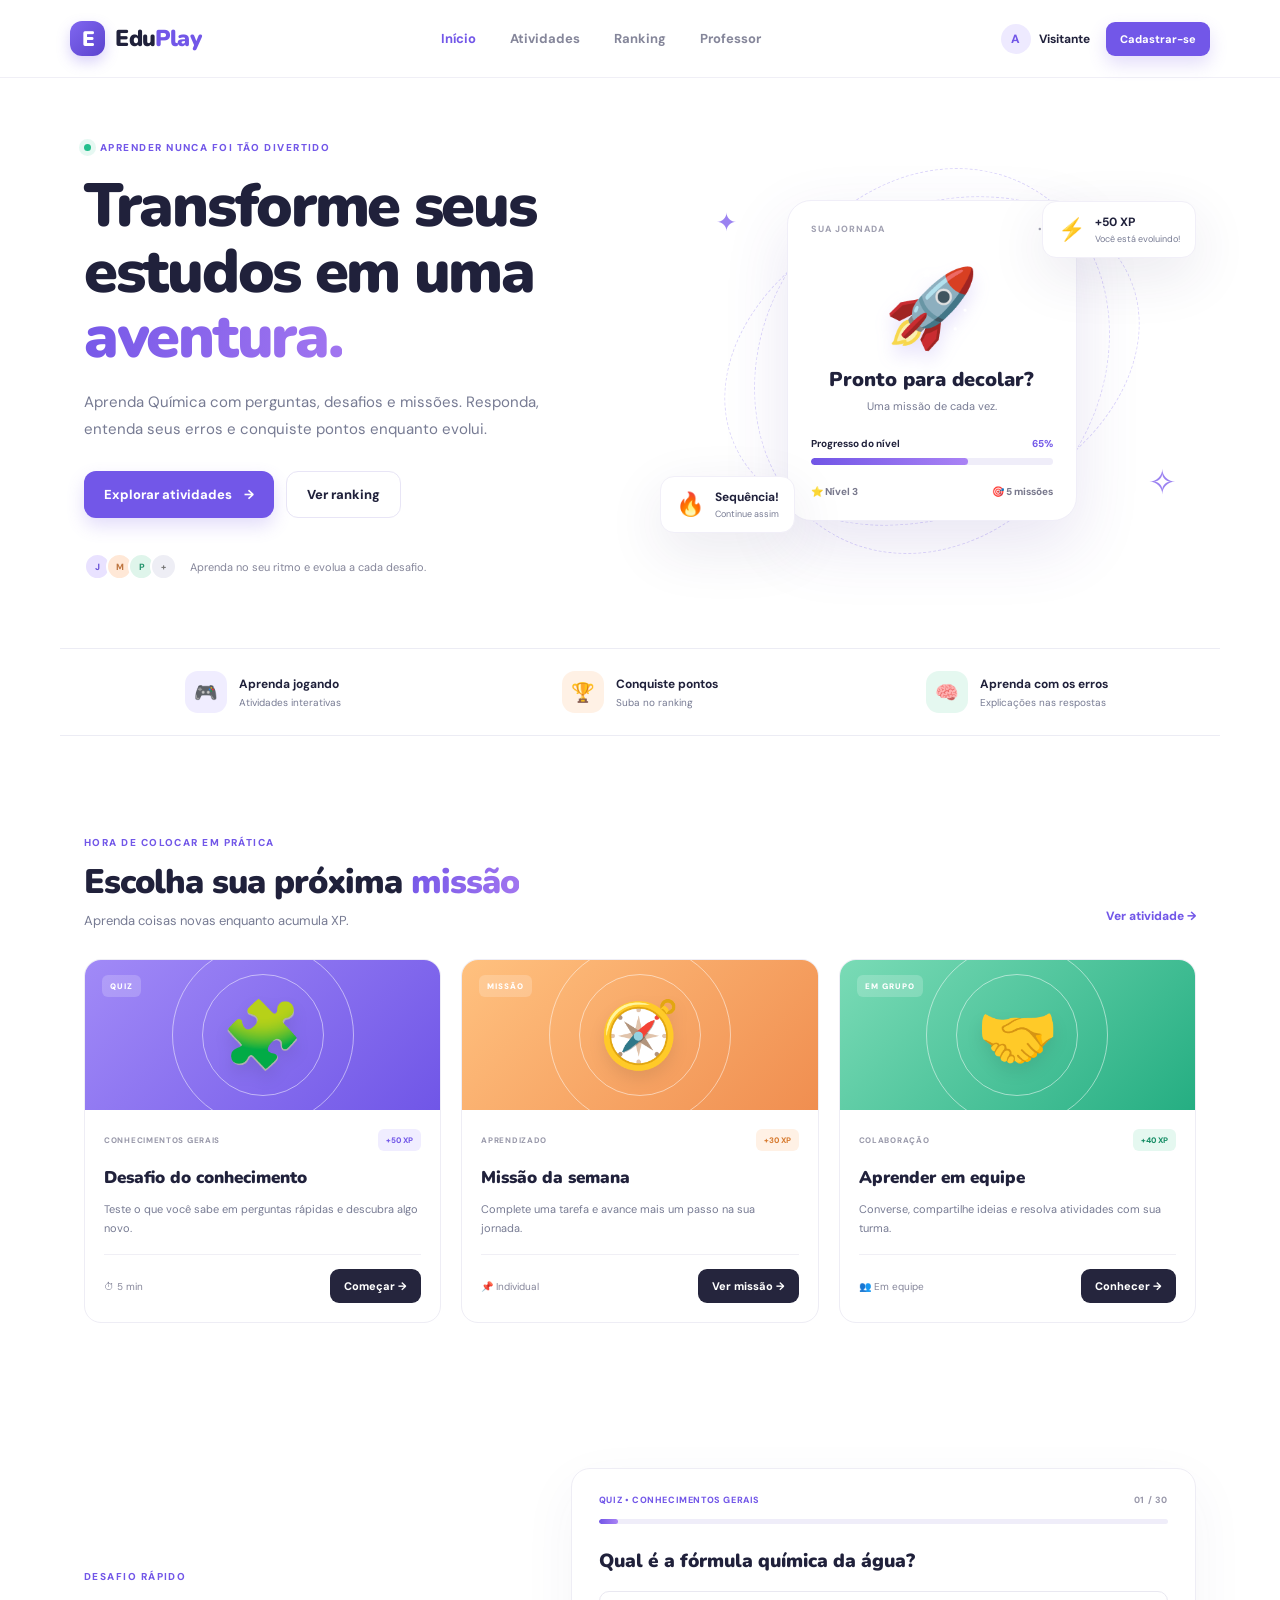
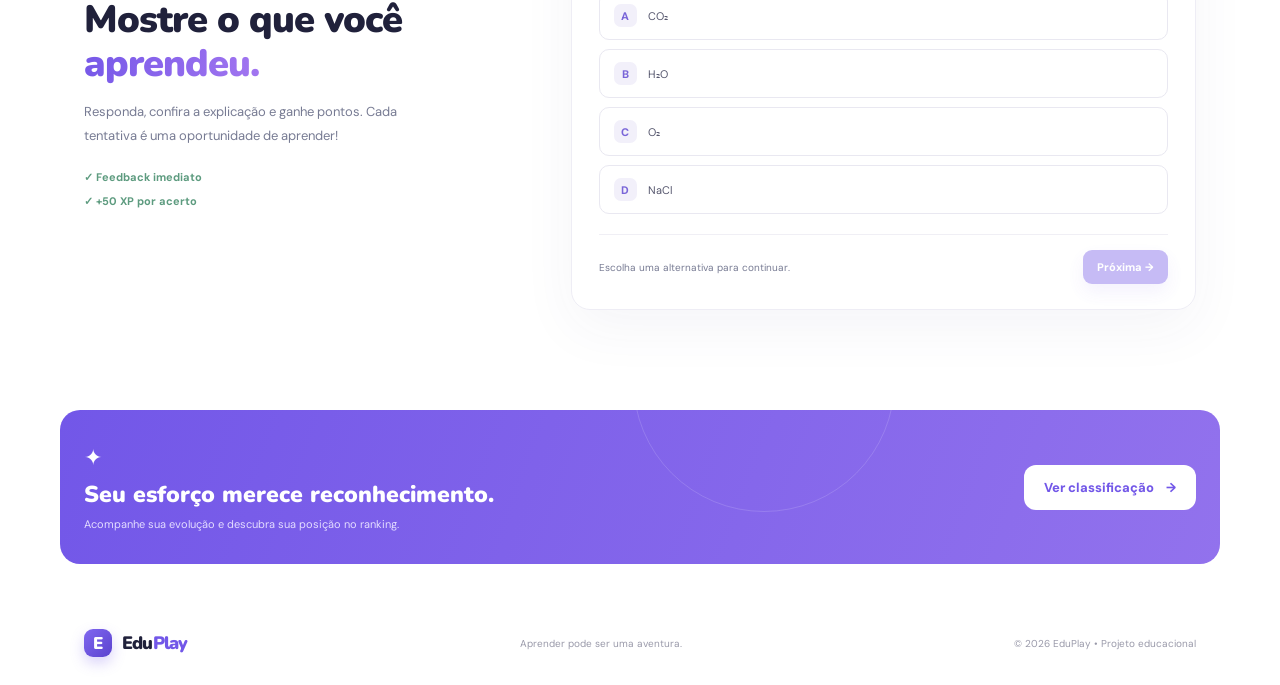
==== index.html @ e10b4181 "Add files via upload" ====
<!DOCTYPE html>
<html lang="pt-BR">
<head>
  <meta charset="UTF-8">
  <meta name="viewport" content="width=device-width, initial-scale=1.0">
  <meta name="description" content="EduPlay - aprender pode ser uma aventura.">
  <title>EduPlay | Aprender jogando</title>
  <link rel="preconnect" href="https://fonts.googleapis.com">
  <link rel="preconnect" href="https://fonts.gstatic.com" crossorigin>
  <link href="https://fonts.googleapis.com/css2?family=DM+Sans:wght@400;500;600;700;800&family=Nunito:wght@600;700;800;900&display=swap" rel="stylesheet">
  <link rel="stylesheet" href="style.css">
</head>
<body>
  <header class="topbar">
    <a class="brand" href="index.html"><span class="brand-mark">E</span><span>Edu<span class="brand-accent">Play</span></span></a>
    <nav class="nav-links">
      <a class="active" href="#inicio">Início</a><a href="#atividades">Atividades</a>
      <a href="pages/ranking.html">Ranking</a><a href="pages/professor.html">Professor</a>
    </nav>
    <div class="nav-actions"><span class="user-mini"><span class="avatar">A</span><span id="navUser">Visitante</span></span><button class="btn btn-primary btn-small" id="loginOpen">Cadastrar-se</button></div>
    <button class="mobile-menu" id="mobileMenu" aria-label="Abrir menu">☰</button>
  </header>

  <main>
    <section class="hero section-wrap" id="inicio">
      <div class="hero-copy">
        <div class="eyebrow"><span class="pulse"></span> APRENDER NUNCA FOI TÃO DIVERTIDO</div>
        <h1>Transforme seus estudos em uma <span class="gradient-text">aventura.</span></h1>
        <p class="hero-lead">Aprenda Química com perguntas, desafios e missões. Responda, entenda seus erros e conquiste pontos enquanto evolui.</p>
        <div class="hero-buttons"><a class="btn btn-primary" href="#atividades">Explorar atividades <span>→</span></a><a class="btn btn-ghost" href="pages/ranking.html">Ver ranking</a></div>
        <div class="hero-proof"><div class="proof-avatars"><span>J</span><span>M</span><span>P</span><span>+</span></div><span>Aprenda no seu ritmo e evolua a cada desafio.</span></div>
      </div>
      <div class="hero-art">
        <div class="orbit orbit-one"></div><div class="orbit orbit-two"></div>
        <div class="float-card float-xp"><span class="float-icon">⚡</span><div><b>+50 XP</b><small>Você está evoluindo!</small></div></div>
        <div class="game-card">
          <div class="game-card-top"><span class="game-tag">SUA JORNADA</span><span class="three-dots">•••</span></div>
          <div class="mascot">🚀</div><h3>Pronto para decolar?</h3><p>Uma missão de cada vez.</p>
          <div class="progress-label"><span>Progresso do nível</span><b>65%</b></div><div class="progress-track"><span style="width:65%"></span></div>
          <div class="game-card-bottom"><span>⭐ Nível 3</span><span>🎯 5 missões</span></div>
        </div>
        <div class="float-card float-streak"><span class="streak-icon">🔥</span><div><b>Sequência!</b><small>Continue assim</small></div></div>
        <span class="spark spark-a">✦</span><span class="spark spark-b">✧</span>
      </div>
    </section>

    <section class="stats-strip section-wrap">
      <div><span class="stat-icon purple">🎮</span><span><b>Aprenda jogando</b><small>Atividades interativas</small></span></div>
      <div><span class="stat-icon orange">🏆</span><span><b>Conquiste pontos</b><small>Suba no ranking</small></span></div>
      <div><span class="stat-icon green">🧠</span><span><b>Aprenda com os erros</b><small>Explicações nas respostas</small></span></div>
    </section>

    <section class="section-wrap activities-section" id="atividades">
      <div class="section-heading"><div><div class="eyebrow">HORA DE COLOCAR EM PRÁTICA</div><h2>Escolha sua próxima <span class="gradient-text">missão</span></h2><p>Aprenda coisas novas enquanto acumula XP.</p></div><a class="text-link" href="#quiz">Ver atividade <span>→</span></a></div>
      <div class="activity-grid">
        <article class="activity-card quiz-card"><div class="activity-visual visual-purple"><span>🧩</span><i>QUIZ</i></div><div class="activity-body"><div class="card-meta"><span>CONHECIMENTOS GERAIS</span><span class="xp">+50 XP</span></div><h3>Desafio do conhecimento</h3><p>Teste o que você sabe em perguntas rápidas e descubra algo novo.</p><div class="card-bottom"><span>⏱ 5 min</span><button class="btn btn-dark btn-small" data-start-quiz>Começar →</button></div></div></article>
        <article class="activity-card mission-card"><div class="activity-visual visual-orange"><span>🧭</span><i>MISSÃO</i></div><div class="activity-body"><div class="card-meta"><span>APRENDIZADO</span><span class="xp orange-xp">+30 XP</span></div><h3>Missão da semana</h3><p>Complete uma tarefa e avance mais um passo na sua jornada.</p><div class="card-bottom"><span>📌 Individual</span><button class="btn btn-dark btn-small" id="missionBtn">Ver missão →</button></div></div></article>
        <article class="activity-card group-card"><div class="activity-visual visual-green"><span>🤝</span><i>EM GRUPO</i></div><div class="activity-body"><div class="card-meta"><span>COLABORAÇÃO</span><span class="xp green-xp">+40 XP</span></div><h3>Aprender em equipe</h3><p>Converse, compartilhe ideias e resolva atividades com sua turma.</p><div class="card-bottom"><span>👥 Em equipe</span><button class="btn btn-dark btn-small" id="groupBtn">Conhecer →</button></div></div></article>
      </div>
    </section>

    <section class="quiz-section section-wrap" id="quiz">
      <div class="quiz-intro"><div class="eyebrow">DESAFIO RÁPIDO</div><h2>Mostre o que você <span class="gradient-text">aprendeu.</span></h2><p>Responda, confira a explicação e ganhe pontos. Cada tentativa é uma oportunidade de aprender!</p><div class="quiz-perks"><span>✓ Feedback imediato</span><span>✓ +50 XP por acerto</span></div></div>
      <div class="quiz-panel" id="quizPanel">
        <div class="quiz-panel-head"><span class="quiz-label">QUIZ • CONHECIMENTOS GERAIS</span><span id="questionCount">01 / 05</span></div>
        <div class="quiz-progress"><span id="quizProgress" style="width:20%"></span></div>
        <div id="questionArea"><h3 id="questionText">Qual planeta é conhecido como Planeta Vermelho?</h3><div class="answer-list" id="answerList"></div></div>
        <div class="quiz-feedback" id="quizFeedback" hidden></div>
        <div class="quiz-panel-foot"><span id="quizHint">Escolha uma resposta para continuar.</span><button class="btn btn-primary btn-small" id="nextQuestion" disabled>Próxima →</button></div>
      </div>
    </section>

    <section class="bottom-cta section-wrap"><div><span class="cta-star">✦</span><h2>Seu esforço merece reconhecimento.</h2><p>Acompanhe sua evolução e descubra sua posição no ranking.</p></div><a class="btn btn-white" href="pages/ranking.html">Ver classificação <span>→</span></a></section>
  </main>
  <footer class="footer"><a class="brand" href="index.html"><span class="brand-mark">E</span><span>Edu<span class="brand-accent">Play</span></span></a><span>Aprender pode ser uma aventura.</span><span>© 2026 EduPlay • Projeto educacional</span></footer>

  <div class="modal-backdrop" id="loginModal" hidden><div class="modal"><button class="modal-close" id="loginClose">×</button><div class="modal-icon">👋</div><h2>Cadastre-se no EduPlay</h2><p>Crie seu perfil de aluno para participar das atividades e do ranking.</p><form id="loginForm"><label for="studentName">Nome completo</label><input id="studentName" maxlength="60" placeholder="Ex.: Ana Souza" required><label for="studentEmail">E-mail</label><input id="studentEmail" type="email" maxlength="100" placeholder="voce@email.com" required><button class="btn btn-primary full-width" type="submit">Criar meu cadastro</button></form><small>Protótipo: o cadastro fica apenas neste navegador. O cadastro online será ativado com o Supabase.</small></div></div>
  <div class="toast" id="toast" role="status"></div>
  <script src="script.js"></script>
</body>
</html>
---- style.css ----
@import url('https://fonts.googleapis.com/css2?family=DM+Sans:wght@400;500;600;700;800&family=Nunito:wght@600;700;800;900&display=swap');
:root{--ink:#20213b;--muted:#777b93;--purple:#7257e8;--purple2:#917cf3;--line:#ececf4;--bg:#fff;--soft:#f7f6ff;--green:#19a879;--orange:#f29a4a;--shadow:0 18px 55px rgba(45,37,100,.10)}
*{box-sizing:border-box}html{scroll-behavior:smooth}body{margin:0;background:#fff;color:var(--ink);font-family:'DM Sans',sans-serif}a{color:inherit;text-decoration:none}button,input{font:inherit}.topbar{height:78px;padding:0 max(calc((100% - 1160px)/2),5.5%);display:flex;align-items:center;justify-content:space-between;border-bottom:1px solid #f0eff6;background:rgba(255,255,255,.94);position:sticky;top:0;z-index:10;backdrop-filter:blur(14px)}.brand{display:flex;align-items:center;gap:10px;font:900 23px 'Nunito',sans-serif;letter-spacing:-.8px}.brand-mark{width:35px;height:35px;border-radius:12px;background:linear-gradient(135deg,#8067f0,#5b43ce);color:#fff;display:grid;place-items:center;font-size:21px;box-shadow:0 6px 14px #7257e844}.brand-accent{color:var(--purple)}.nav-links{display:flex;gap:34px;font-size:13px;font-weight:700;color:#85869a}.nav-links a:hover,.nav-links a.active{color:var(--purple)}.nav-actions{display:flex;align-items:center;gap:16px}.user-mini{display:flex;align-items:center;gap:8px;font-size:12px;font-weight:700}.avatar{width:30px;height:30px;border-radius:50%;background:#eeeaff;color:var(--purple);display:grid;place-items:center;font-weight:800}.mobile-menu{display:none;border:0;background:none;font-size:22px}.btn{border:0;border-radius:12px;padding:14px 20px;display:inline-flex;align-items:center;justify-content:center;gap:12px;font-weight:800;font-size:13px;cursor:pointer;transition:.2s}.btn:hover{transform:translateY(-2px)}.btn-primary{background:var(--purple);color:#fff;box-shadow:0 8px 18px #7257e833}.btn-primary:hover{background:#6047d2}.btn-ghost{border:1px solid #e8e5f6;color:var(--ink);background:#fff}.btn-dark{background:#25253d;color:#fff}.btn-small{padding:10px 14px;font-size:11px;border-radius:9px}.btn-white{background:#fff;color:var(--purple)}.full-width{width:100%}.section-wrap{max-width:1160px;margin:0 auto;padding-left:24px;padding-right:24px}.hero{min-height:570px;display:grid;grid-template-columns:1fr 1fr;align-items:center;gap:55px;padding-top:50px;padding-bottom:55px}.eyebrow{font-size:10px;font-weight:800;letter-spacing:1.45px;color:var(--purple);display:flex;align-items:center;gap:9px}.pulse{width:7px;height:7px;background:#23bf8c;border-radius:50%;box-shadow:0 0 0 5px #23bf8c1c}.hero h1{font:900 clamp(42px,5vw,61px)/1.08 'Nunito',sans-serif;letter-spacing:-2.3px;margin:20px 0 18px;max-width:560px}.gradient-text{background:linear-gradient(100deg,#7658e8,#a276f0);-webkit-background-clip:text;background-clip:text;color:transparent}.hero-lead{color:var(--muted);font-size:15px;line-height:1.8;max-width:480px}.hero-buttons{display:flex;gap:12px;margin-top:28px}.hero-proof{display:flex;align-items:center;gap:13px;margin-top:35px;color:#85869a;font-size:11px}.proof-avatars{display:flex;padding-left:5px}.proof-avatars span{width:27px;height:27px;border:2px solid #fff;border-radius:50%;background:#e9e2ff;color:#6851d6;margin-left:-5px;display:grid;place-items:center;font-size:9px;font-weight:800}.proof-avatars span:nth-child(2){background:#ffe8d7;color:#bd7540}.proof-avatars span:nth-child(3){background:#dff5eb;color:#24936c}.proof-avatars span:nth-child(4){background:#eeeef5;color:#777}.hero-art{height:440px;position:relative;display:grid;place-items:center}.orbit{position:absolute;border:1px dashed #ddd7fb;border-radius:50%;transform:rotate(-22deg)}.orbit-one{width:430px;height:310px}.orbit-two{width:340px;height:400px;transform:rotate(30deg)}.game-card{position:relative;z-index:1;width:290px;background:#fff;border:1px solid #f0eef8;border-radius:24px;padding:22px 23px;box-shadow:0 25px 65px #4d3b9d20;text-align:center}.game-card-top{display:flex;justify-content:space-between;color:#a0a0b1;font-size:9px;font-weight:800;letter-spacing:1px}.mascot{font-size:76px;margin:24px 0 8px;filter:drop-shadow(0 10px 9px #7257e82a)}.game-card h3{font:900 20px 'Nunito';margin:0}.game-card p{font-size:11px;color:var(--muted);margin:6px 0 24px}.progress-label{display:flex;justify-content:space-between;font-size:10px;font-weight:700;margin-bottom:8px}.progress-label b{color:var(--purple)}.progress-track,.quiz-progress{height:7px;background:#efedf9;border-radius:20px;overflow:hidden}.progress-track span,.quiz-progress span{height:100%;display:block;background:linear-gradient(90deg,#7155e6,#aa83f5);border-radius:20px}.game-card-bottom{display:flex;justify-content:space-between;margin-top:20px;font-size:10px;font-weight:800;color:#79798d}.float-card{position:absolute;z-index:2;display:flex;align-items:center;gap:10px;padding:12px 15px;background:#fff;border:1px solid #f1eff8;border-radius:14px;box-shadow:var(--shadow)}.float-card b,.float-card small{display:block}.float-card b{font-size:12px}.float-card small{font-size:9px;color:var(--muted);margin-top:3px}.float-icon{font-size:22px}.float-xp{top:60px;right:0}.float-streak{bottom:48px;left:-8px}.streak-icon{font-size:23px}.spark{position:absolute;color:#9b82f1;font-size:25px}.spark-a{top:65px;left:48px}.spark-b{right:20px;bottom:76px;font-size:34px}.stats-strip{display:grid;grid-template-columns:repeat(3,1fr);gap:20px;padding-top:22px;padding-bottom:22px;border-top:1px solid var(--line);border-bottom:1px solid var(--line)}.stats-strip>div{display:flex;align-items:center;justify-content:center;gap:12px}.stat-icon{width:42px;height:42px;border-radius:13px;display:grid;place-items:center;font-size:19px}.purple{background:#f0edff}.orange{background:#fff1e5}.green{background:#e5f8f0}.stats-strip b,.stats-strip small{display:block}.stats-strip b{font-size:12px}.stats-strip small{font-size:10px;color:var(--muted);margin-top:4px}.activities-section{padding-top:100px;padding-bottom:90px}.section-heading{display:flex;align-items:end;justify-content:space-between;margin-bottom:30px}.section-heading h2,.quiz-intro h2{font:900 34px 'Nunito';letter-spacing:-1px;margin:10px 0 7px}.section-heading p,.quiz-intro p{color:var(--muted);font-size:13px;margin:0}.text-link{font-size:12px;font-weight:800;color:var(--purple);padding-bottom:5px}.activity-grid{display:grid;grid-template-columns:repeat(3,1fr);gap:20px}.activity-card{border:1px solid #eeedf5;border-radius:17px;overflow:hidden;transition:.2s;background:#fff}.activity-card:hover{transform:translateY(-5px);box-shadow:var(--shadow)}.activity-visual{height:150px;display:flex;align-items:center;justify-content:center;position:relative;overflow:hidden}.activity-visual:before,.activity-visual:after{content:"";position:absolute;border:1px solid #ffffff80;border-radius:50%;width:180px;height:180px}.activity-visual:after{width:120px;height:120px}.activity-visual>span{font-size:65px;z-index:1;filter:drop-shadow(0 8px 8px #00000015)}.activity-visual i{position:absolute;top:15px;left:17px;font-style:normal;font-size:8px;letter-spacing:1px;font-weight:900;color:#fff;background:#ffffff30;padding:6px 8px;border-radius:6px}.visual-purple{background:linear-gradient(135deg,#a18af7,#7056e7)}.visual-orange{background:linear-gradient(135deg,#ffc17f,#f08e50)}.visual-green{background:linear-gradient(135deg,#7adbb6,#25ae82)}.activity-body{padding:19px}.card-meta{display:flex;justify-content:space-between;align-items:center;font-size:8px;letter-spacing:.7px;font-weight:800;color:#9999aa}.xp{color:var(--purple);background:#f0edff;padding:6px 8px;border-radius:6px;letter-spacing:0}.orange-xp{color:#d77b30;background:#fff1e5}.green-xp{color:#168d65;background:#e5f8f0}.activity-body h3{font:900 17px 'Nunito';margin:15px 0 7px}.activity-body p{font-size:11px;line-height:1.7;color:var(--muted);min-height:38px}.card-bottom{display:flex;align-items:center;justify-content:space-between;border-top:1px solid #f0eff5;margin-top:16px;padding-top:14px;font-size:10px;color:#85869a}.quiz-section{display:grid;grid-template-columns:.8fr 1.2fr;gap:70px;align-items:center;padding-top:55px;padding-bottom:100px}.quiz-intro h2{font-size:38px;line-height:1.15;margin:15px 0}.quiz-intro p{line-height:1.8;max-width:350px}.quiz-perks{display:grid;gap:10px;margin-top:23px;color:#5d9b7f;font-size:11px;font-weight:700}.quiz-panel{border:1px solid #eeedf5;border-radius:19px;padding:25px 27px;box-shadow:0 18px 55px #40327d0d}.quiz-panel-head{display:flex;justify-content:space-between;font-size:9px;font-weight:800;color:#9998aa;letter-spacing:.6px;margin-bottom:13px}.quiz-label{color:var(--purple)}.quiz-progress{height:5px;margin-bottom:24px}.quiz-panel h3{font:900 19px 'Nunito';margin:0 0 17px}.answer-list{display:grid;gap:9px}.answer-option{border:1px solid #e9e8f1;background:#fff;border-radius:10px;text-align:left;padding:12px 14px;font-size:11px;color:#55566d;cursor:pointer;display:flex;gap:11px;align-items:center}.answer-option:hover{border-color:#a99af0;background:#faf9ff}.answer-option .letter{width:23px;height:23px;display:grid;place-items:center;border-radius:7px;background:#f2f0fa;color:#7965d8;font-weight:800}.answer-option.correct{border-color:#54bd91;background:#effbf5;color:#19764e}.answer-option.wrong{border-color:#e89b9b;background:#fff5f5;color:#a94d4d}.quiz-feedback{font-size:11px;line-height:1.6;padding:12px;border-radius:9px;margin-top:13px;background:#f2fbf6;color:#247a55}.quiz-feedback.wrong-feedback{background:#fff6ed;color:#a45c2d}.quiz-panel-foot{border-top:1px solid #f0eff5;margin-top:20px;padding-top:15px;display:flex;align-items:center;justify-content:space-between;gap:10px}.quiz-panel-foot>span{font-size:10px;color:var(--muted)}.quiz-panel-foot button:disabled{opacity:.4;cursor:not-allowed;transform:none}.bottom-cta{background:linear-gradient(110deg,#7257e8,#9272ed);border-radius:20px;margin-bottom:65px;padding-top:33px;padding-bottom:33px;display:flex;align-items:center;justify-content:space-between;color:#fff;position:relative;overflow:hidden}.bottom-cta:after{content:"";position:absolute;width:260px;height:260px;border:1px solid #ffffff25;border-radius:50%;right:28%;top:-160px}.cta-star{font-size:22px}.bottom-cta h2{font:900 23px 'Nunito';margin:7px 0}.bottom-cta p{font-size:11px;color:#e4ddff;margin:0}.bottom-cta .btn{z-index:1}.footer{max-width:1160px;margin:auto;padding:0 24px 28px;display:flex;align-items:center;justify-content:space-between;color:#9999a9;font-size:10px}.footer .brand{color:var(--ink);font-size:18px}.footer .brand-mark{width:28px;height:28px;font-size:17px;border-radius:9px}.modal-backdrop{position:fixed;inset:0;background:#17152b88;z-index:30;display:grid;place-items:center;padding:20px}.modal-backdrop[hidden]{display:none}.modal{background:#fff;border-radius:20px;padding:32px;width:min(100%,390px);position:relative;text-align:center;box-shadow:var(--shadow)}.modal-close{position:absolute;right:16px;top:12px;border:0;background:none;font-size:25px;color:#999;cursor:pointer}.modal-icon{font-size:35px}.modal h2{font:900 23px 'Nunito';margin:10px 0}.modal p{font-size:12px;color:var(--muted);line-height:1.6}.modal form{text-align:left;margin-top:22px}.modal label{display:block;font-size:11px;font-weight:800;margin-bottom:7px}.modal input{width:100%;padding:13px;border:1px solid #e6e4ef;border-radius:9px;margin-bottom:13px;outline:none}.modal input:focus{border-color:var(--purple)}.modal>small{display:block;color:#999;font-size:9px;margin-top:14px}.toast{position:fixed;bottom:25px;left:50%;transform:translate(-50%,20px);opacity:0;background:#24233d;color:#fff;padding:12px 18px;border-radius:10px;font-size:11px;z-index:50;transition:.25s;pointer-events:none}.toast.show{opacity:1;transform:translate(-50%,0)}
/* subpages */.subpage{min-height:70vh;padding-top:55px;padding-bottom:80px}.page-title{text-align:center;margin-bottom:35px}.page-title h1{font:900 38px 'Nunito';margin:10px 0}.page-title p{font-size:13px;color:var(--muted)}.page-card{background:#fff;border:1px solid var(--line);border-radius:16px;padding:23px;box-shadow:0 12px 35px #40327d08}.ranking-list{max-width:760px;margin:auto}.ranking-row{display:grid;grid-template-columns:45px 1fr 100px;align-items:center;padding:14px 12px;border-bottom:1px solid #f0eff5;gap:12px}.rank-number{font:900 17px 'Nunito';color:#8b8ba0}.rank-student{display:flex;align-items:center;gap:11px;font-size:12px;font-weight:800}.rank-avatar{width:35px;height:35px;border-radius:12px;display:grid;place-items:center;background:#eeeaff;color:#7257e8}.rank-points{text-align:right;font-size:11px;font-weight:800;color:var(--purple)}.rank-podium{display:grid;grid-template-columns:repeat(3,1fr);gap:12px;max-width:600px;margin:0 auto 28px;align-items:end}.podium-card{text-align:center;background:#f8f7ff;border-radius:14px;padding:18px 8px}.podium-card.first{background:#f1edff;padding-top:25px}.podium-medal{font-size:28px}.podium-card b,.podium-card small{display:block}.podium-card b{font-size:11px;margin:8px 0 4px}.podium-card small{font-size:10px;color:var(--purple);font-weight:800}.field{display:grid;gap:7px;margin:12px 0}.field label{font-size:11px;font-weight:800}.field input,.field select,.field textarea{padding:12px;border:1px solid #e7e6ef;border-radius:9px;width:100%;font:inherit;font-size:12px}.dashboard-grid{display:grid;grid-template-columns:repeat(3,1fr);gap:15px;margin-bottom:22px}.dashboard-stat{padding:18px;border-radius:14px;background:#f8f7ff}.dashboard-stat span{font-size:10px;color:var(--muted)}.dashboard-stat b{display:block;font:900 25px 'Nunito';margin-top:7px}.empty-state{text-align:center;padding:25px;color:var(--muted);font-size:12px}
@media(max-width:800px){.nav-links{gap:15px}.hero{gap:15px}.hero h1{font-size:45px}.float-xp{right:-5px}.quiz-section{gap:30px}}@media(max-width:650px){.topbar{height:66px;padding:0 18px}.nav-links,.nav-actions{display:none}.mobile-menu{display:block}.nav-links.open{display:flex;position:absolute;top:65px;left:0;right:0;background:white;padding:20px;flex-direction:column;border-bottom:1px solid var(--line)}.hero{grid-template-columns:1fr;padding-top:55px;gap:5px}.hero h1{font-size:46px}.hero-art{height:370px}.orbit-one{width:330px}.orbit-two{width:270px}.game-card{width:260px}.float-xp{right:0;top:28px}.float-streak{left:0;bottom:28px}.stats-strip{grid-template-columns:1fr;gap:15px;padding:22px}.stats-strip>div{justify-content:flex-start}.activities-section{padding-top:65px;padding-bottom:55px}.section-heading{align-items:start;gap:15px}.section-heading h2{font-size:27px}.activity-grid{grid-template-columns:1fr}.activity-visual{height:130px}.quiz-section{grid-template-columns:1fr;padding-top:30px;padding-bottom:65px}.quiz-intro h2{font-size:32px}.bottom-cta{margin-left:16px;margin-right:16px;display:block;padding:25px}.bottom-cta .btn{margin-top:18px}.footer{flex-wrap:wrap;gap:15px}.footer>span:last-child{width:100%}.dashboard-grid{grid-template-columns:1fr}.ranking-row{grid-template-columns:30px 1fr 75px}.page-title h1{font-size:31px}}

/* Formulário de criação de perguntas */
#teacherQuestionForm input, #teacherQuestionForm textarea, #teacherQuestionForm select,
#loginForm input {
  width:100%; box-sizing:border-box; padding:13px 14px; border:1px solid var(--line);
  border-radius:12px; background:#fff; color:var(--ink); font:inherit; margin-top:6px;
}
#teacherQuestionForm textarea { resize:vertical; }
#teacherQuestionForm .field { margin:14px 0; }
.created-question { display:flex; align-items:center; gap:12px; flex-wrap:wrap; padding:13px 0; border-bottom:1px solid var(--line); }
.created-question b { flex:1 1 240px; }
.created-question small { color:var(--muted); }
.answer-line { height:32px; border-bottom:1px solid #999; }
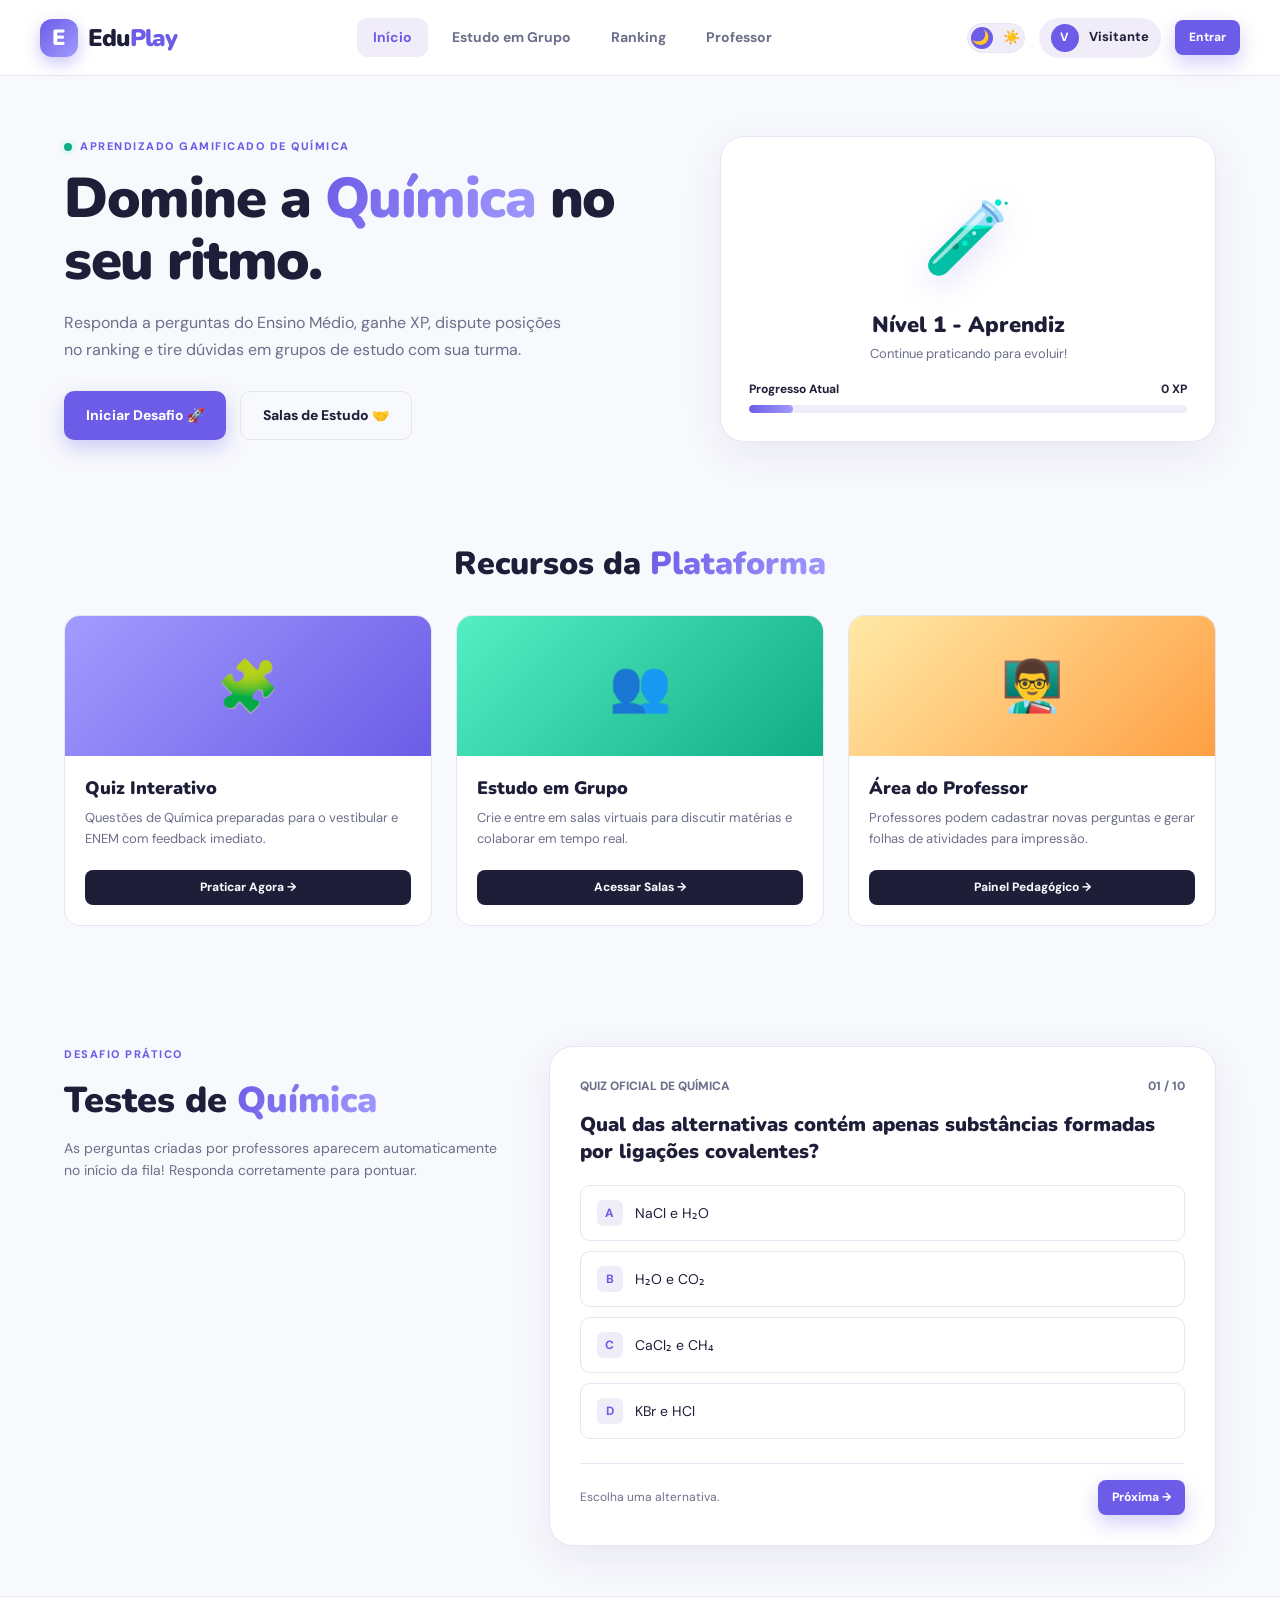
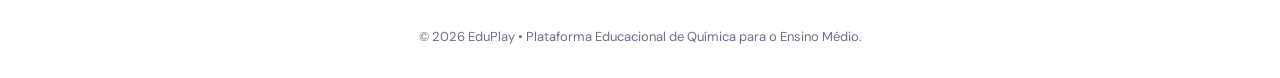
==== commit 17d95f39: "Rename eduplay_plataforma_educacional.html to index.html" ====
--- a/index.html
+++ b/index.html
@@ -1,81 +1,1696 @@
 <!DOCTYPE html>
-<html lang="pt-BR">
+<html lang="pt-BR" data-theme="light">
 <head>
   <meta charset="UTF-8">
   <meta name="viewport" content="width=device-width, initial-scale=1.0">
-  <meta name="description" content="EduPlay - aprender pode ser uma aventura.">
-  <title>EduPlay | Aprender jogando</title>
+  <meta name="description" content="EduPlay - Plataforma interativa de aprendizagem em Química para o Ensino Médio.">
+  <title>EduPlay | Aprender Jogando</title>
   <link rel="preconnect" href="https://fonts.googleapis.com">
   <link rel="preconnect" href="https://fonts.gstatic.com" crossorigin>
   <link href="https://fonts.googleapis.com/css2?family=DM+Sans:wght@400;500;600;700;800&family=Nunito:wght@600;700;800;900&display=swap" rel="stylesheet">
-  <link rel="stylesheet" href="style.css">
+  <style>
+    :root {
+      --bg-body: #f8f9fd;
+      --bg-surface: #ffffff;
+      --bg-card: #ffffff;
+      --bg-subtle: #f0edf9;
+      --ink: #1e1e38;
+      --muted: #6c6f8a;
+      --line: #e6e5f3;
+      --purple: #6c5ce7;
+      --purple-hover: #5b4cc4;
+      --purple-light: #eeeaff;
+      --green: #10ac84;
+      --green-bg: #e6f9f4;
+      --red: #ee5253;
+      --red-bg: #ffeae9;
+      --orange: #ff9f43;
+      --orange-bg: #fff4e6;
+      --shadow: 0 12px 40px rgba(45, 37, 100, 0.08);
+      --shadow-hover: 0 20px 50px rgba(45, 37, 100, 0.14);
+      --radius-sm: 10px;
+      --radius-md: 16px;
+      --radius-lg: 24px;
+      --transition: all 0.25s cubic-bezier(0.16, 1, 0.3, 1);
+    }
+
+    [data-theme="dark"] {
+      --bg-body: #0f0f1a;
+      --bg-surface: #181828;
+      --bg-card: #1f1f33;
+      --bg-subtle: #292946;
+      --ink: #f1f1f9;
+      --muted: #9da1c0;
+      --line: #2e2e4a;
+      --purple-light: #2b274c;
+      --green-bg: #11362d;
+      --red-bg: #3d1b1c;
+      --orange-bg: #3d2b17;
+      --shadow: 0 12px 40px rgba(0, 0, 0, 0.35);
+      --shadow-hover: 0 20px 50px rgba(0, 0, 0, 0.5);
+    }
+
+    * { box-sizing: border-box; margin: 0; padding: 0; }
+    html { scroll-behavior: smooth; }
+    body {
+      background-color: var(--bg-body);
+      color: var(--ink);
+      font-family: 'DM Sans', sans-serif;
+      line-height: 1.6;
+      transition: background-color 0.3s ease, color 0.3s ease;
+      min-height: 100vh;
+      display: flex;
+      flex-direction: column;
+    }
+
+    a { color: inherit; text-decoration: none; }
+    button, input, select, textarea { font: inherit; color: inherit; }
+
+    /* Header & Nav */
+    .topbar {
+      height: 76px;
+      padding: 0 max(calc((100% - 1200px)/2), 24px);
+      display: flex;
+      align-items: center;
+      justify-content: space-between;
+      border-bottom: 1px solid var(--line);
+      background: var(--bg-surface);
+      position: sticky;
+      top: 0;
+      z-index: 100;
+      backdrop-filter: blur(14px);
+      transition: var(--transition);
+    }
+
+    .brand {
+      display: flex;
+      align-items: center;
+      gap: 10px;
+      font: 900 24px 'Nunito', sans-serif;
+      letter-spacing: -0.8px;
+      cursor: pointer;
+    }
+
+    .brand-mark {
+      width: 38px;
+      height: 38px;
+      border-radius: 12px;
+      background: linear-gradient(135deg, var(--purple), #a29bfe);
+      color: #fff;
+      display: grid;
+      place-items: center;
+      font-size: 22px;
+      box-shadow: 0 6px 16px rgba(108, 92, 231, 0.35);
+    }
+
+    .brand-accent { color: var(--purple); }
+
+    .nav-links { display: flex; gap: 8px; }
+    .nav-btn {
+      background: none;
+      border: none;
+      cursor: pointer;
+      font-size: 14px;
+      font-weight: 700;
+      color: var(--muted);
+      padding: 8px 16px;
+      border-radius: var(--radius-sm);
+      transition: var(--transition);
+    }
+
+    .nav-btn:hover, .nav-btn.active {
+      color: var(--purple);
+      background: var(--bg-subtle);
+    }
+
+    .nav-actions { display: flex; align-items: center; gap: 14px; }
+
+    /* Dark mode toggle switch */
+    .theme-toggle {
+      background: var(--bg-subtle);
+      border: 1px solid var(--line);
+      border-radius: 30px;
+      padding: 4px;
+      width: 58px;
+      height: 30px;
+      cursor: pointer;
+      display: flex;
+      align-items: center;
+      justify-content: space-between;
+      position: relative;
+      transition: var(--transition);
+    }
+
+    .theme-toggle span { font-size: 14px; z-index: 1; }
+    .theme-ball {
+      position: absolute;
+      left: 3px;
+      width: 22px;
+      height: 22px;
+      border-radius: 50%;
+      background: var(--purple);
+      transition: transform 0.3s cubic-bezier(0.68, -0.55, 0.27, 1.55);
+    }
+
+    [data-theme="dark"] .theme-ball { transform: translateX(28px); }
+
+    .user-badge {
+      display: flex;
+      align-items: center;
+      gap: 10px;
+      font-size: 13px;
+      font-weight: 700;
+      background: var(--bg-subtle);
+      padding: 6px 12px;
+      border-radius: 30px;
+    }
+
+    .avatar {
+      width: 28px;
+      height: 28px;
+      border-radius: 50%;
+      background: var(--purple);
+      color: #fff;
+      display: grid;
+      place-items: center;
+      font-weight: 800;
+      font-size: 12px;
+    }
+
+    /* Buttons */
+    .btn {
+      border: none;
+      border-radius: var(--radius-sm);
+      padding: 12px 22px;
+      display: inline-flex;
+      align-items: center;
+      justify-content: center;
+      gap: 10px;
+      font-weight: 800;
+      font-size: 14px;
+      cursor: pointer;
+      transition: var(--transition);
+    }
+
+    .btn:hover { transform: translateY(-2px); }
+    .btn:active { transform: translateY(0); }
+
+    .btn-primary {
+      background: var(--purple);
+      color: #fff;
+      box-shadow: 0 8px 20px rgba(108, 92, 231, 0.3);
+    }
+
+    .btn-primary:hover { background: var(--purple-hover); }
+
+    .btn-ghost {
+      background: transparent;
+      border: 1px solid var(--line);
+      color: var(--ink);
+    }
+
+    .btn-ghost:hover { background: var(--bg-subtle); }
+
+    .btn-dark { background: var(--ink); color: var(--bg-body); }
+    .btn-small { padding: 8px 14px; font-size: 12px; border-radius: 8px; }
+    .full-width { width: 100%; }
+
+    /* Containers */
+    .section-wrap { max-width: 1200px; margin: 0 auto; padding: 0 24px; width: 100%; }
+    .page-section { display: none; opacity: 0; transform: translateY(10px); transition: opacity 0.3s ease, transform 0.3s ease; }
+    .page-section.active { display: block; opacity: 1; transform: translateY(0); }
+
+    /* Hero Section */
+    .hero {
+      display: grid;
+      grid-template-columns: 1.1fr 0.9fr;
+      align-items: center;
+      gap: 50px;
+      padding: 60px 24px;
+    }
+
+    .eyebrow {
+      font-size: 11px;
+      font-weight: 800;
+      letter-spacing: 1.5px;
+      color: var(--purple);
+      display: flex;
+      align-items: center;
+      gap: 8px;
+      margin-bottom: 12px;
+    }
+
+    .pulse {
+      width: 8px;
+      height: 8px;
+      background: var(--green);
+      border-radius: 50%;
+      box-shadow: 0 0 0 4px var(--green-bg);
+    }
+
+    .hero h1 {
+      font: 900 clamp(36px, 4.5vw, 56px)/1.1 'Nunito', sans-serif;
+      letter-spacing: -1.5px;
+      margin-bottom: 18px;
+    }
+
+    .gradient-text {
+      background: linear-gradient(120deg, var(--purple), #a29bfe);
+      -webkit-background-clip: text;
+      background-clip: text;
+      color: transparent;
+    }
+
+    .hero-lead {
+      color: var(--muted);
+      font-size: 16px;
+      line-height: 1.7;
+      max-width: 500px;
+      margin-bottom: 28px;
+    }
+
+    .hero-actions { display: flex; gap: 14px; }
+
+    .hero-card {
+      background: var(--bg-card);
+      border: 1px solid var(--line);
+      border-radius: var(--radius-lg);
+      padding: 28px;
+      box-shadow: var(--shadow);
+      text-align: center;
+      position: relative;
+    }
+
+    .mascot { font-size: 72px; margin: 15px 0; filter: drop-shadow(0 10px 15px rgba(108, 92, 231, 0.2)); }
+    .progress-bar-wrap { margin-top: 15px; }
+    .progress-label { display: flex; justify-content: space-between; font-size: 12px; font-weight: 700; margin-bottom: 6px; }
+    .track { height: 8px; background: var(--bg-subtle); border-radius: 10px; overflow: hidden; }
+    .fill { height: 100%; background: linear-gradient(90deg, var(--purple), #a29bfe); border-radius: 10px; }
+
+    /* Features / Activity Grid */
+    .activities-section { padding: 40px 24px 70px; }
+    .section-heading { margin-bottom: 30px; text-align: center; }
+    .section-heading h2 { font: 900 32px 'Nunito', sans-serif; }
+
+    .activity-grid {
+      display: grid;
+      grid-template-columns: repeat(auto-fit, minmax(280px, 1fr));
+      gap: 24px;
+    }
+
+    .activity-card {
+      background: var(--bg-card);
+      border: 1px solid var(--line);
+      border-radius: var(--radius-md);
+      overflow: hidden;
+      transition: var(--transition);
+      display: flex;
+      flex-direction: column;
+    }
+
+    .activity-card:hover { transform: translateY(-6px); box-shadow: var(--shadow-hover); }
+
+    .activity-banner {
+      height: 140px;
+      display: flex;
+      align-items: center;
+      justify-content: center;
+      font-size: 50px;
+    }
+
+    .bg-purple { background: linear-gradient(135deg, #a29bfe, var(--purple)); }
+    .bg-orange { background: linear-gradient(135deg, #ffeaa7, var(--orange)); }
+    .bg-green { background: linear-gradient(135deg, #55efc4, var(--green)); }
+
+    .activity-content { padding: 20px; display: flex; flex-direction: column; flex: 1; }
+    .activity-content h3 { font: 900 18px 'Nunito', sans-serif; margin-bottom: 8px; }
+    .activity-content p { font-size: 13px; color: var(--muted); margin-bottom: 20px; flex: 1; }
+
+    /* Quiz Container */
+    .quiz-section {
+      display: grid;
+      grid-template-columns: 0.8fr 1.2fr;
+      gap: 40px;
+      align-items: start;
+      padding: 50px 24px;
+    }
+
+    .quiz-card {
+      background: var(--bg-card);
+      border: 1px solid var(--line);
+      border-radius: var(--radius-lg);
+      padding: 30px;
+      box-shadow: var(--shadow);
+    }
+
+    .quiz-header {
+      display: flex;
+      justify-content: space-between;
+      align-items: center;
+      margin-bottom: 15px;
+      font-size: 12px;
+      font-weight: 800;
+      color: var(--muted);
+    }
+
+    .badge-teacher {
+      background: var(--orange-bg);
+      color: var(--orange);
+      padding: 4px 10px;
+      border-radius: 20px;
+      font-size: 11px;
+      font-weight: 800;
+    }
+
+    .question-title { font: 900 20px 'Nunito', sans-serif; margin-bottom: 20px; }
+
+    .options-grid { display: grid; gap: 10px; }
+
+    .option-btn {
+      background: var(--bg-surface);
+      border: 1px solid var(--line);
+      border-radius: var(--radius-sm);
+      padding: 14px 16px;
+      text-align: left;
+      font-size: 14px;
+      cursor: pointer;
+      display: flex;
+      align-items: center;
+      gap: 12px;
+      transition: var(--transition);
+    }
+
+    .option-btn:hover { border-color: var(--purple); background: var(--bg-subtle); }
+
+    .option-letter {
+      width: 26px;
+      height: 26px;
+      border-radius: 6px;
+      background: var(--bg-subtle);
+      color: var(--purple);
+      font-weight: 800;
+      display: grid;
+      place-items: center;
+      font-size: 12px;
+    }
+
+    .option-btn.correct { border-color: var(--green); background: var(--green-bg); color: var(--green); }
+    .option-btn.wrong { border-color: var(--red); background: var(--red-bg); color: var(--red); }
+
+    .quiz-feedback {
+      margin-top: 18px;
+      padding: 14px;
+      border-radius: var(--radius-sm);
+      font-size: 13px;
+      line-height: 1.5;
+    }
+
+    .quiz-feedback.success { background: var(--green-bg); color: var(--green); }
+    .quiz-feedback.error { background: var(--red-bg); color: var(--red); }
+
+    .quiz-footer {
+      margin-top: 24px;
+      padding-top: 16px;
+      border-top: 1px solid var(--line);
+      display: flex;
+      justify-content: space-between;
+      align-items: center;
+    }
+
+    /* Subpages Shared */
+    .subpage-title { text-align: center; margin: 40px 0 30px; }
+    .subpage-title h1 { font: 900 36px 'Nunito', sans-serif; }
+    .subpage-title p { color: var(--muted); font-size: 15px; }
+
+    /* Ranking Page */
+    .podium-container {
+      display: grid;
+      grid-template-columns: repeat(3, 1fr);
+      gap: 16px;
+      max-width: 600px;
+      margin: 0 auto 35px;
+      align-items: end;
+    }
+
+    .podium-item {
+      background: var(--bg-card);
+      border: 1px solid var(--line);
+      border-radius: var(--radius-md);
+      padding: 20px 10px;
+      text-align: center;
+      box-shadow: var(--shadow);
+    }
+
+    .podium-item.first {
+      border-color: var(--purple);
+      background: var(--purple-light);
+      padding-top: 30px;
+    }
+
+    .podium-icon { font-size: 32px; margin-bottom: 6px; }
+    .podium-name { font-weight: 800; font-size: 14px; display: block; }
+    .podium-xp { font-size: 12px; color: var(--purple); font-weight: 800; }
+
+    .ranking-list {
+      max-width: 750px;
+      margin: 0 auto;
+      background: var(--bg-card);
+      border: 1px solid var(--line);
+      border-radius: var(--radius-md);
+      overflow: hidden;
+      box-shadow: var(--shadow);
+    }
+
+    .ranking-row {
+      display: grid;
+      grid-template-columns: 50px 1fr 100px;
+      align-items: center;
+      padding: 16px 20px;
+      border-bottom: 1px solid var(--line);
+    }
+
+    .ranking-row:last-child { border-bottom: none; }
+    .rank-num { font: 900 16px 'Nunito', sans-serif; color: var(--muted); }
+    .rank-user { display: flex; align-items: center; gap: 12px; font-weight: 800; font-size: 14px; }
+    .rank-pts { text-align: right; font-weight: 800; color: var(--purple); font-size: 14px; }
+
+    /* Estudo em Grupo Page */
+    .groups-layout {
+      display: grid;
+      grid-template-columns: 320px 1fr;
+      gap: 24px;
+      height: 600px;
+      margin-bottom: 50px;
+    }
+
+    .sidebar-card {
+      background: var(--bg-card);
+      border: 1px solid var(--line);
+      border-radius: var(--radius-md);
+      padding: 20px;
+      display: flex;
+      flex-direction: column;
+      box-shadow: var(--shadow);
+    }
+
+    .sidebar-card h3 { font: 900 18px 'Nunito', sans-serif; margin-bottom: 15px; }
+
+    .room-list {
+      display: flex;
+      flex-direction: column;
+      gap: 10px;
+      overflow-y: auto;
+      flex: 1;
+      padding-right: 4px;
+    }
+
+    .room-item {
+      padding: 12px;
+      border: 1px solid var(--line);
+      border-radius: var(--radius-sm);
+      cursor: pointer;
+      transition: var(--transition);
+      background: var(--bg-surface);
+    }
+
+    .room-item:hover, .room-item.active {
+      border-color: var(--purple);
+      background: var(--bg-subtle);
+    }
+
+    .room-item h4 { font-size: 14px; font-weight: 800; margin-bottom: 4px; }
+    .room-item p { font-size: 11px; color: var(--muted); }
+
+    .chat-card {
+      background: var(--bg-card);
+      border: 1px solid var(--line);
+      border-radius: var(--radius-md);
+      display: flex;
+      flex-direction: column;
+      box-shadow: var(--shadow);
+      overflow: hidden;
+    }
+
+    .chat-header {
+      padding: 16px 20px;
+      border-bottom: 1px solid var(--line);
+      background: var(--bg-surface);
+      display: flex;
+      justify-content: space-between;
+      align-items: center;
+    }
+
+    .chat-messages {
+      flex: 1;
+      padding: 20px;
+      overflow-y: auto;
+      display: flex;
+      flex-direction: flex-col;
+      gap: 12px;
+    }
+
+    .chat-msg {
+      max-width: 75%;
+      padding: 10px 14px;
+      border-radius: 14px;
+      font-size: 13px;
+      line-height: 1.4;
+      margin-bottom: 8px;
+    }
+
+    .chat-msg.sent {
+      background: var(--purple);
+      color: #fff;
+      align-self: flex-end;
+      border-bottom-right-radius: 2px;
+      margin-left: auto;
+    }
+
+    .chat-msg.received {
+      background: var(--bg-subtle);
+      color: var(--ink);
+      align-self: flex-start;
+      border-bottom-left-radius: 2px;
+    }
+
+    .chat-author { font-size: 10px; font-weight: 800; opacity: 0.8; margin-bottom: 2px; display: block; }
+
+    .chat-input-area {
+      padding: 14px;
+      border-top: 1px solid var(--line);
+      display: flex;
+      gap: 10px;
+      background: var(--bg-surface);
+    }
+
+    .chat-input-area input {
+      flex: 1;
+      padding: 10px 14px;
+      border: 1px solid var(--line);
+      border-radius: var(--radius-sm);
+      background: var(--bg-body);
+    }
+
+    /* Teacher Page Form */
+    .form-card {
+      background: var(--bg-card);
+      border: 1px solid var(--line);
+      border-radius: var(--radius-md);
+      padding: 28px;
+      box-shadow: var(--shadow);
+      max-width: 800px;
+      margin: 0 auto 30px;
+    }
+
+    .field { margin-bottom: 16px; }
+    .field label { font-size: 12px; font-weight: 800; display: block; margin-bottom: 6px; }
+    .field input, .field select, .field textarea {
+      width: 100%;
+      padding: 12px;
+      border: 1px solid var(--line);
+      border-radius: var(--radius-sm);
+      background: var(--bg-body);
+      color: var(--ink);
+      transition: var(--transition);
+    }
+
+    .field input:focus, .field select:focus, .field textarea:focus {
+      border-color: var(--purple);
+      outline: none;
+    }
+
+    .created-questions-list {
+      max-width: 800px;
+      margin: 0 auto 40px;
+    }
+
+    .q-item {
+      background: var(--bg-card);
+      border: 1px solid var(--line);
+      border-radius: var(--radius-sm);
+      padding: 16px;
+      margin-bottom: 10px;
+      display: flex;
+      justify-content: space-between;
+      align-items: center;
+    }
+
+    .q-item-info b { font-size: 14px; display: block; margin-bottom: 4px; }
+    .q-item-info span { font-size: 12px; color: var(--muted); }
+
+    /* Footer */
+    footer {
+      margin-top: auto;
+      border-top: 1px solid var(--line);
+      padding: 30px 24px;
+      background: var(--bg-surface);
+      text-align: center;
+      font-size: 13px;
+      color: var(--muted);
+    }
+
+    /* Modals & Toast */
+    .modal-backdrop {
+      position: fixed;
+      inset: 0;
+      background: rgba(0, 0, 0, 0.6);
+      z-index: 200;
+      display: grid;
+      place-items: center;
+      padding: 20px;
+      backdrop-filter: blur(4px);
+    }
+
+    .modal-backdrop[hidden] { display: none; }
+
+    .modal {
+      background: var(--bg-card);
+      border: 1px solid var(--line);
+      border-radius: var(--radius-lg);
+      padding: 30px;
+      width: min(100%, 420px);
+      box-shadow: var(--shadow-hover);
+      position: relative;
+    }
+
+    .modal-close {
+      position: absolute;
+      top: 16px;
+      right: 16px;
+      background: none;
+      border: none;
+      font-size: 20px;
+      cursor: pointer;
+      color: var(--muted);
+    }
+
+    .toast {
+      position: fixed;
+      bottom: 24px;
+      right: 24px;
+      background: var(--ink);
+      color: var(--bg-body);
+      padding: 12px 20px;
+      border-radius: var(--radius-sm);
+      font-size: 13px;
+      font-weight: 700;
+      box-shadow: var(--shadow);
+      z-index: 300;
+      transform: translateY(100px);
+      opacity: 0;
+      transition: var(--transition);
+    }
+
+    .toast.show { transform: translateY(0); opacity: 1; }
+
+    /* Responsive */
+    @media (max-width: 850px) {
+      .hero { grid-template-columns: 1fr; text-align: center; gap: 30px; }
+      .hero-actions { justify-content: center; }
+      .quiz-section { grid-template-columns: 1fr; }
+      .groups-layout { grid-template-columns: 1fr; height: auto; }
+      .chat-card { height: 450px; }
+      .topbar { padding: 0 16px; }
+      .nav-links { display: none; }
+    }
+  </style>
 </head>
 <body>
+
+  <!-- Topbar Header -->
   <header class="topbar">
-    <a class="brand" href="index.html"><span class="brand-mark">E</span><span>Edu<span class="brand-accent">Play</span></span></a>
+    <div class="brand" onclick="navigateTo('home')">
+      <div class="brand-mark">E</div>
+      <span>Edu<span class="brand-accent">Play</span></span>
+    </div>
+
     <nav class="nav-links">
-      <a class="active" href="#inicio">Início</a><a href="#atividades">Atividades</a>
-      <a href="pages/ranking.html">Ranking</a><a href="pages/professor.html">Professor</a>
+      <button id="nav-home" class="nav-btn active" onclick="navigateTo('home')">Início</button>
+      <button id="nav-groups" class="nav-btn" onclick="navigateTo('groups')">Estudo em Grupo</button>
+      <button id="nav-ranking" class="nav-btn" onclick="navigateTo('ranking')">Ranking</button>
+      <button id="nav-teacher" class="nav-btn" onclick="navigateTo('teacher')">Professor</button>
     </nav>
-    <div class="nav-actions"><span class="user-mini"><span class="avatar">A</span><span id="navUser">Visitante</span></span><button class="btn btn-primary btn-small" id="loginOpen">Cadastrar-se</button></div>
-    <button class="mobile-menu" id="mobileMenu" aria-label="Abrir menu">☰</button>
+
+    <div class="nav-actions">
+      <!-- Dark Mode Switch -->
+      <button class="theme-toggle" id="themeToggle" aria-label="Alternar tema">
+        <span>🌙</span>
+        <span>☀️</span>
+        <div class="theme-ball"></div>
+      </button>
+
+      <div class="user-badge">
+        <div class="avatar" id="userAvatar">A</div>
+        <span id="navUserName">Visitante</span>
+      </div>
+
+      <button class="btn btn-primary btn-small" id="loginBtn">Entrar</button>
+    </div>
   </header>
 
+  <!-- CONTENT PAGES -->
   <main>
-    <section class="hero section-wrap" id="inicio">
-      <div class="hero-copy">
-        <div class="eyebrow"><span class="pulse"></span> APRENDER NUNCA FOI TÃO DIVERTIDO</div>
-        <h1>Transforme seus estudos em uma <span class="gradient-text">aventura.</span></h1>
-        <p class="hero-lead">Aprenda Química com perguntas, desafios e missões. Responda, entenda seus erros e conquiste pontos enquanto evolui.</p>
-        <div class="hero-buttons"><a class="btn btn-primary" href="#atividades">Explorar atividades <span>→</span></a><a class="btn btn-ghost" href="pages/ranking.html">Ver ranking</a></div>
-        <div class="hero-proof"><div class="proof-avatars"><span>J</span><span>M</span><span>P</span><span>+</span></div><span>Aprenda no seu ritmo e evolua a cada desafio.</span></div>
+
+    <!-- PAGE 1: INÍCIO / QUIZ -->
+    <div id="page-home" class="page-section active">
+      <section class="section-wrap hero">
+        <div class="hero-copy">
+          <div class="eyebrow"><span class="pulse"></span> APRENDIZADO GAMIFICADO DE QUÍMICA</div>
+          <h1>Domine a <span class="gradient-text">Química</span> no seu ritmo.</h1>
+          <p class="hero-lead">Responda a perguntas do Ensino Médio, ganhe XP, dispute posições no ranking e tire dúvidas em grupos de estudo com sua turma.</p>
+          <div class="hero-actions">
+            <button class="btn btn-primary" onclick="scrollToQuiz()">Iniciar Desafio 🚀</button>
+            <button class="btn btn-ghost" onclick="navigateTo('groups')">Salas de Estudo 🤝</button>
+          </div>
+        </div>
+        
+        <div class="hero-card">
+          <div class="mascot">🧪</div>
+          <h3 style="font: 900 22px 'Nunito';">Nível 1 - Aprendiz</h3>
+          <p style="font-size: 13px; color: var(--muted); margin-top: 4px;">Continue praticando para evoluir!</p>
+          <div class="progress-bar-wrap">
+            <div class="progress-label"><span>Progresso Atual</span><b id="heroXpText">0 XP</b></div>
+            <div class="track"><div class="fill" id="heroXpBar" style="width: 10%;"></div></div>
+          </div>
+        </div>
+      </section>
+
+      <!-- Grade de Destaques -->
+      <section class="section-wrap activities-section">
+        <div class="section-heading">
+          <h2>Recursos da <span class="gradient-text">Plataforma</span></h2>
+        </div>
+        <div class="activity-grid">
+          <div class="activity-card">
+            <div class="activity-banner bg-purple">🧩</div>
+            <div class="activity-content">
+              <h3>Quiz Interativo</h3>
+              <p>Questões de Química preparadas para o vestibular e ENEM com feedback imediato.</p>
+              <button class="btn btn-dark btn-small" onclick="scrollToQuiz()">Praticar Agora →</button>
+            </div>
+          </div>
+          <div class="activity-card">
+            <div class="activity-banner bg-green">👥</div>
+            <div class="activity-content">
+              <h3>Estudo em Grupo</h3>
+              <p>Crie e entre em salas virtuais para discutir matérias e colaborar em tempo real.</p>
+              <button class="btn btn-dark btn-small" onclick="navigateTo('groups')">Acessar Salas →</button>
+            </div>
+          </div>
+          <div class="activity-card">
+            <div class="activity-banner bg-orange">👨‍🏫</div>
+            <div class="activity-content">
+              <h3>Área do Professor</h3>
+              <p>Professores podem cadastrar novas perguntas e gerar folhas de atividades para impressão.</p>
+              <button class="btn btn-dark btn-small" onclick="navigateTo('teacher')">Painel Pedagógico →</button>
+            </div>
+          </div>
+        </div>
+      </section>
+
+      <!-- Quiz Section -->
+      <section class="section-wrap quiz-section" id="quizContainer">
+        <div>
+          <div class="eyebrow">DESAFIO PRÁTICO</div>
+          <h2 style="font: 900 36px 'Nunito'; margin-bottom: 12px;">Testes de <span class="gradient-text">Química</span></h2>
+          <p style="color: var(--muted); font-size: 14px; line-height: 1.6;">As perguntas criadas por professores aparecem automaticamente no início da fila! Responda corretamente para pontuar.</p>
+        </div>
+
+        <div class="quiz-card">
+          <div class="quiz-header">
+            <span id="quizBadgeType">QUIZ OFICIAL</span>
+            <span id="quizProgressText">01 / 10</span>
+          </div>
+
+          <h3 class="question-title" id="questionText">Carregando pergunta...</h3>
+
+          <div class="options-grid" id="optionsContainer"></div>
+
+          <div class="quiz-feedback" id="quizFeedback" hidden></div>
+
+          <div class="quiz-footer">
+            <span id="quizHintText" style="font-size: 12px; color: var(--muted);">Escolha uma alternativa.</span>
+            <button class="btn btn-primary btn-small" id="nextQuestionBtn" disabled>Próxima →</button>
+          </div>
+        </div>
+      </section>
+    </div>
+
+    <!-- PAGE 2: ESTUDO EM GRUPO -->
+    <div id="page-groups" class="page-section">
+      <div class="section-wrap subpage-title">
+        <div class="eyebrow" style="justify-content: center;"><span class="pulse"></span> APRENDER EM EQUIPE</div>
+        <h1>Salas de <span class="gradient-text">Estudo Coletivo</span></h1>
+        <p>Junte-se a uma sala temática para debater conteúdos de Química ou crie a sua própria sala.</p>
       </div>
-      <div class="hero-art">
-        <div class="orbit orbit-one"></div><div class="orbit orbit-two"></div>
-        <div class="float-card float-xp"><span class="float-icon">⚡</span><div><b>+50 XP</b><small>Você está evoluindo!</small></div></div>
-        <div class="game-card">
-          <div class="game-card-top"><span class="game-tag">SUA JORNADA</span><span class="three-dots">•••</span></div>
-          <div class="mascot">🚀</div><h3>Pronto para decolar?</h3><p>Uma missão de cada vez.</p>
-          <div class="progress-label"><span>Progresso do nível</span><b>65%</b></div><div class="progress-track"><span style="width:65%"></span></div>
-          <div class="game-card-bottom"><span>⭐ Nível 3</span><span>🎯 5 missões</span></div>
+
+      <div class="section-wrap groups-layout">
+        <!-- Sidebar: Salas -->
+        <div class="sidebar-card">
+          <h3>Salas Ativas</h3>
+          <div class="room-list" id="roomList"></div>
+          <button class="btn btn-primary full-width" style="margin-top: 15px;" onclick="openCreateRoomModal()">+ Criar Nova Sala</button>
         </div>
-        <div class="float-card float-streak"><span class="streak-icon">🔥</span><div><b>Sequência!</b><small>Continue assim</small></div></div>
-        <span class="spark spark-a">✦</span><span class="spark spark-b">✧</span>
+
+        <!-- Chat Principal da Sala -->
+        <div class="chat-card">
+          <div class="chat-header">
+            <div>
+              <h4 id="activeRoomTitle" style="font-weight: 800;">Selecione uma sala</h4>
+              <p id="activeRoomDesc" style="font-size: 11px; color: var(--muted);">Conecte-se para interagir</p>
+            </div>
+            <span style="font-size: 12px; font-weight: 800; color: var(--green);" id="activeRoomCount">● 1 online</span>
+          </div>
+
+          <div class="chat-messages" id="chatMessages">
+            <div style="text-align: center; color: var(--muted); margin-top: 50px; font-size: 13px;">Selecione ou crie uma sala para começar a conversar!</div>
+          </div>
+
+          <div class="chat-input-area">
+            <input type="text" id="chatInput" placeholder="Digite sua dúvida ou comentário..." onkeypress="handleChatEnter(event)">
+            <button class="btn btn-primary btn-small" onclick="sendChatMessage()">Enviar</button>
+          </div>
+        </div>
       </div>
-    </section>
-
-    <section class="stats-strip section-wrap">
-      <div><span class="stat-icon purple">🎮</span><span><b>Aprenda jogando</b><small>Atividades interativas</small></span></div>
-      <div><span class="stat-icon orange">🏆</span><span><b>Conquiste pontos</b><small>Suba no ranking</small></span></div>
-      <div><span class="stat-icon green">🧠</span><span><b>Aprenda com os erros</b><small>Explicações nas respostas</small></span></div>
-    </section>
-
-    <section class="section-wrap activities-section" id="atividades">
-      <div class="section-heading"><div><div class="eyebrow">HORA DE COLOCAR EM PRÁTICA</div><h2>Escolha sua próxima <span class="gradient-text">missão</span></h2><p>Aprenda coisas novas enquanto acumula XP.</p></div><a class="text-link" href="#quiz">Ver atividade <span>→</span></a></div>
-      <div class="activity-grid">
-        <article class="activity-card quiz-card"><div class="activity-visual visual-purple"><span>🧩</span><i>QUIZ</i></div><div class="activity-body"><div class="card-meta"><span>CONHECIMENTOS GERAIS</span><span class="xp">+50 XP</span></div><h3>Desafio do conhecimento</h3><p>Teste o que você sabe em perguntas rápidas e descubra algo novo.</p><div class="card-bottom"><span>⏱ 5 min</span><button class="btn btn-dark btn-small" data-start-quiz>Começar →</button></div></div></article>
-        <article class="activity-card mission-card"><div class="activity-visual visual-orange"><span>🧭</span><i>MISSÃO</i></div><div class="activity-body"><div class="card-meta"><span>APRENDIZADO</span><span class="xp orange-xp">+30 XP</span></div><h3>Missão da semana</h3><p>Complete uma tarefa e avance mais um passo na sua jornada.</p><div class="card-bottom"><span>📌 Individual</span><button class="btn btn-dark btn-small" id="missionBtn">Ver missão →</button></div></div></article>
-        <article class="activity-card group-card"><div class="activity-visual visual-green"><span>🤝</span><i>EM GRUPO</i></div><div class="activity-body"><div class="card-meta"><span>COLABORAÇÃO</span><span class="xp green-xp">+40 XP</span></div><h3>Aprender em equipe</h3><p>Converse, compartilhe ideias e resolva atividades com sua turma.</p><div class="card-bottom"><span>👥 Em equipe</span><button class="btn btn-dark btn-small" id="groupBtn">Conhecer →</button></div></div></article>
+    </div>
+
+    <!-- PAGE 3: RANKING -->
+    <div id="page-ranking" class="page-section">
+      <div class="section-wrap subpage-title">
+        <div class="eyebrow" style="justify-content: center;">CLASSIFICAÇÃO GERAL</div>
+        <h1>Ranking dos <span class="gradient-text">Estudantes</span></h1>
+        <p id="studentCountText">Carregando ranking...</p>
       </div>
-    </section>
-
-    <section class="quiz-section section-wrap" id="quiz">
-      <div class="quiz-intro"><div class="eyebrow">DESAFIO RÁPIDO</div><h2>Mostre o que você <span class="gradient-text">aprendeu.</span></h2><p>Responda, confira a explicação e ganhe pontos. Cada tentativa é uma oportunidade de aprender!</p><div class="quiz-perks"><span>✓ Feedback imediato</span><span>✓ +50 XP por acerto</span></div></div>
-      <div class="quiz-panel" id="quizPanel">
-        <div class="quiz-panel-head"><span class="quiz-label">QUIZ • CONHECIMENTOS GERAIS</span><span id="questionCount">01 / 05</span></div>
-        <div class="quiz-progress"><span id="quizProgress" style="width:20%"></span></div>
-        <div id="questionArea"><h3 id="questionText">Qual planeta é conhecido como Planeta Vermelho?</h3><div class="answer-list" id="answerList"></div></div>
-        <div class="quiz-feedback" id="quizFeedback" hidden></div>
-        <div class="quiz-panel-foot"><span id="quizHint">Escolha uma resposta para continuar.</span><button class="btn btn-primary btn-small" id="nextQuestion" disabled>Próxima →</button></div>
+
+      <div class="section-wrap">
+        <div class="podium-container" id="podiumContainer"></div>
+        <div class="ranking-list" id="rankingList"></div>
       </div>
-    </section>
-
-    <section class="bottom-cta section-wrap"><div><span class="cta-star">✦</span><h2>Seu esforço merece reconhecimento.</h2><p>Acompanhe sua evolução e descubra sua posição no ranking.</p></div><a class="btn btn-white" href="pages/ranking.html">Ver classificação <span>→</span></a></section>
+    </div>
+
+    <!-- PAGE 4: PAINEL DO PROFESSOR -->
+    <div id="page-teacher" class="page-section">
+      <div class="section-wrap subpage-title">
+        <div class="eyebrow" style="justify-content: center;">ÁREA PEDAGÓGICA</div>
+        <h1>Painel do <span class="gradient-text">Professor</span></h1>
+        <p>Cadastre questões ativas para o quiz online ou prepare materiais impressos com gabarito.</p>
+      </div>
+
+      <div class="section-wrap">
+        <div class="form-card">
+          <h2 style="font: 900 22px 'Nunito'; margin-bottom: 20px;">Criar Nova Pergunta</h2>
+          <form id="teacherForm">
+            <div class="field">
+              <label for="teacherPrompt">Enunciado / Pergunta</label>
+              <textarea id="teacherPrompt" rows="3" placeholder="Ex.: Qual o produto da reação de neutralização entre HCl e NaOH?" required></textarea>
+            </div>
+
+            <div class="field">
+              <label for="teacherType">Tipo de Questão</label>
+              <select id="teacherType" onchange="toggleTeacherFields()">
+                <option value="choice">Múltipla Escolha (Online e Impresso)</option>
+                <option value="written">Resposta Escrita (Exclusivo para Impressão)</option>
+              </select>
+            </div>
+
+            <div id="teacherChoiceGroup">
+              <div class="field"><label for="optA">Alternativa A</label><input type="text" id="optA" placeholder="Opção A"></div>
+              <div class="field"><label for="optB">Alternativa B</label><input type="text" id="optB" placeholder="Opção B"></div>
+              <div class="field"><label for="optC">Alternativa C</label><input type="text" id="optC" placeholder="Opção C"></div>
+              <div class="field"><label for="optD">Alternativa D</label><input type="text" id="optD" placeholder="Opção D"></div>
+              
+              <div class="field">
+                <label for="correctOpt">Gabarito (Opção Correta)</label>
+                <select id="correctOpt">
+                  <option value="0">Alternativa A</option>
+                  <option value="1">Alternativa B</option>
+                  <option value="2">Alternativa C</option>
+                  <option value="3">Alternativa D</option>
+                </select>
+              </div>
+            </div>
+
+            <div class="field">
+              <label for="teacherExplanation">Explicação Pedagógica (Feedback do Quiz)</label>
+              <input type="text" id="teacherExplanation" placeholder="Explicativo curto exibido ao responder">
+            </div>
+
+            <button type="submit" class="btn btn-primary full-width">Salvar e Publicar Questão</button>
+          </form>
+        </div>
+
+        <!-- Lista de Criadas -->
+        <div class="created-questions-list">
+          <h3 style="font: 900 20px 'Nunito'; margin-bottom: 15px;">Perguntas Cadastradas</h3>
+          <div id="teacherQuestionsList"></div>
+
+          <div style="margin-top: 25px; background: var(--bg-card); padding: 20px; border-radius: var(--radius-md); border: 1px solid var(--line);">
+            <h4 style="font-weight: 800; margin-bottom: 10px;">Gerar Atividade Impressa (PDF)</h4>
+            <div class="field">
+              <label for="printTitle">Título da Prova / Atividade</label>
+              <input type="text" id="printTitle" value="Avaliação de Química - Ensino Médio">
+            </div>
+            <button class="btn btn-primary" onclick="generatePrintablePDF()">Imprimir Folha de Questões</button>
+          </div>
+        </div>
+      </div>
+    </div>
+
   </main>
-  <footer class="footer"><a class="brand" href="index.html"><span class="brand-mark">E</span><span>Edu<span class="brand-accent">Play</span></span></a><span>Aprender pode ser uma aventura.</span><span>© 2026 EduPlay • Projeto educacional</span></footer>
-
-  <div class="modal-backdrop" id="loginModal" hidden><div class="modal"><button class="modal-close" id="loginClose">×</button><div class="modal-icon">👋</div><h2>Cadastre-se no EduPlay</h2><p>Crie seu perfil de aluno para participar das atividades e do ranking.</p><form id="loginForm"><label for="studentName">Nome completo</label><input id="studentName" maxlength="60" placeholder="Ex.: Ana Souza" required><label for="studentEmail">E-mail</label><input id="studentEmail" type="email" maxlength="100" placeholder="voce@email.com" required><button class="btn btn-primary full-width" type="submit">Criar meu cadastro</button></form><small>Protótipo: o cadastro fica apenas neste navegador. O cadastro online será ativado com o Supabase.</small></div></div>
-  <div class="toast" id="toast" role="status"></div>
-  <script src="script.js"></script>
+
+  <footer>
+    <div class="section-wrap">
+      <p>© 2026 EduPlay • Plataforma Educacional de Química para o Ensino Médio.</p>
+    </div>
+  </footer>
+
+  <!-- MODAL: LOGIN / CADASTRO DE ALUNO -->
+  <div class="modal-backdrop" id="loginModal" hidden>
+    <div class="modal">
+      <button class="modal-close" onclick="closeModal('loginModal')">×</button>
+      <h2 style="font: 900 24px 'Nunito'; margin-bottom: 8px;">Identifique-se</h2>
+      <p style="font-size: 13px; color: var(--muted); margin-bottom: 20px;">Digite seu nome para salvar seus pontos no ranking.</p>
+      
+      <form id="studentLoginForm">
+        <div class="field">
+          <label for="studentNameInput">Seu Nome Completo</label>
+          <input type="text" id="studentNameInput" placeholder="Ex.: Maria Souza" required>
+        </div>
+        <div class="field">
+          <label for="studentEmailInput">E-mail</label>
+          <input type="email" id="studentEmailInput" placeholder="maria@escola.com" required>
+        </div>
+        <button class="btn btn-primary full-width" type="submit">Salvar Perfil</button>
+      </form>
+    </div>
+  </div>
+
+  <!-- MODAL: CRIAR SALA DE ESTUDO -->
+  <div class="modal-backdrop" id="createRoomModal" hidden>
+    <div class="modal">
+      <button class="modal-close" onclick="closeModal('createRoomModal')">×</button>
+      <h2 style="font: 900 24px 'Nunito'; margin-bottom: 8px;">Nova Sala de Estudo</h2>
+      <p style="font-size: 13px; color: var(--muted); margin-bottom: 20px;">Crie um grupo temático para estudar com sua turma.</p>
+      
+      <form id="createRoomForm">
+        <div class="field">
+          <label for="roomNameInput">Nome da Sala</label>
+          <input type="text" id="roomNameInput" placeholder="Ex.: Revisão para o ENEM - Orgânica" required>
+        </div>
+        <div class="field">
+          <label for="roomDescInput">Tópico principal</label>
+          <input type="text" id="roomDescInput" placeholder="Ex.: Funções oxigenadas e reações" required>
+        </div>
+        <button class="btn btn-primary full-width" type="submit">Criar Sala</button>
+      </form>
+    </div>
+  </div>
+
+  <!-- TOAST NOTIFICATION -->
+  <div class="toast" id="toast">Notificação</div>
+
+  <script>
+    /* ==========================================================================
+       ESTADO GLOBAL & LOCALSTORAGE
+       ========================================================================== */
+    const STORAGE_KEYS = {
+      THEME: 'eduplay_theme',
+      STUDENTS: 'eduplay_students_v4',
+      CURRENT_USER: 'eduplay_current_user_v4',
+      TEACHER_QUESTIONS: 'eduplay_teacher_questions_v4',
+      STUDY_ROOMS: 'eduplay_rooms_v4',
+      CHAT_MESSAGES: 'eduplay_chat_messages_v4'
+    };
+
+    // 10 Perguntas Padrão de Química do Ensino Médio
+    const defaultChemistryQuestions = [
+      {
+        id: 'def_1',
+        prompt: "Qual das alternativas contém apenas substâncias formadas por ligações covalentes?",
+        options: ["NaCl e H₂O", "H₂O e CO₂", "CaCl₂ e CH₄", "KBr e HCl"],
+        correct: 1,
+        explanation: "H₂O e CO₂ são compostos formados exclusivamente por ametais, realizando compartilhamento de elétrons (ligações covalentes).",
+        isTeacher: false
+      },
+      {
+        id: 'def_2',
+        prompt: "Em uma solução aquosa com pH igual a 3 a 25 °C, a solução é classificada como:",
+        options: ["Ácida", "Básica", "Neutra", "Alcalina"],
+        correct: 0,
+        explanation: "Soluções com pH menor que 7 a 25 °C possuem maior concentração de íons H⁺ e são consideradas ácidas.",
+        isTeacher: false
+      },
+      {
+        id: 'def_3',
+        prompt: "Qual função orgânica é caracterizada pela presença da hidroxila (-OH) ligada a um carbono saturado?",
+        options: ["Aldeído", "Ácido Carboxílico", "Álcool", "Cetona"],
+        correct: 2,
+        explanation: "Os álcoois possuem o grupo funcional hidroxila (-OH) ligado diretamente a um carbono sp³ (saturado).",
+        isTeacher: false
+      },
+      {
+        id: 'def_4',
+        prompt: "Qual partícula subatômica possui carga elétrica positiva e está localizada no núcleo do átomo?",
+        options: ["Elétron", "Nêutron", "Próton", "Pósitron"],
+        correct: 2,
+        explanation: "Os prótons possuem carga positiva (+1) e compõem o núcleo atômico juntamente com os nêutrons.",
+        isTeacher: false
+      },
+      {
+        id: 'def_5',
+        prompt: "O elemento químico sódio (Na, Z=11) pertence a qual família da Tabela Periódica?",
+        options: ["Gases Nobres", "Metais Alcalinos", "Halogênios", "Metais Alcalino-Terrosos"],
+        correct: 1,
+        explanation: "O Sódio está no Grupo 1 (Família 1A), sendo classificado como um Metal Alcalino.",
+        isTeacher: false
+      },
+      {
+        id: 'def_6',
+        prompt: "Qual transformação representa um fenômeno químico?",
+        options: ["Derretimento de um cubo de gelo", "Evaporação da água", "Queima de uma vela (combustão)", "Corte de uma folha de papel"],
+        correct: 2,
+        explanation: "A combustão da vela altera a natureza da matéria, formando novas substâncias (CO₂ e H₂O), caracterizando um fenômeno químico.",
+        isTeacher: false
+      },
+      {
+        id: 'def_7',
+        prompt: "Segundo a Lei de Lavoisier (Conservação das Massas), em um sistema fechado:",
+        options: ["A massa dos produtos é maior que a dos reagentes", "A massa total dos reagentes é igual à massa total dos produtos", "A massa diminui após o término da reação", "Os átomos mudam de elemento químico"],
+        correct: 1,
+        explanation: "Na natureza nada se cria, nada se perde, tudo se transforma: a massa total se conserva.",
+        isTeacher: false
+      },
+      {
+        id: 'def_8',
+        prompt: "Qual das opções representa um exemplo de hidrocarboneto aromático?",
+        options: ["Metano", "Benzeno", "Etanol", "Acetona"],
+        correct: 1,
+        explanation: "O Benzeno (C₆H₆) é o hidrocarboneto aromático fundamental, contendo o anel benzênico.",
+        isTeacher: false
+      },
+      {
+        id: 'def_9',
+        prompt: "O processo de separação de misturas heterogêneas sólido-líquido utilizando uma barreira porosa é chamado de:",
+        options: ["Destilação", "Filtração", "Decantação", "Evaporação"],
+        correct: 0,
+        explanation: "A filtração retém a fase sólida no filtro enquanto permite a passagem da fase líquida.",
+        isTeacher: false
+      },
+      {
+        id: 'def_10',
+        prompt: "Qual o número de mols contido em 36 gramas de água (H₂O)? (Massa molar da água = 18 g/mol)",
+        options: ["1 mol", "2 mols", "3 mols", "18 mols"],
+        correct: 1,
+        explanation: "Número de mols n = massa / massa molar = 36 g / 18 g/mol = 2 mols.",
+        isTeacher: false
+      }
+    ];
+
+    // Salas de estudo padrões iniciais
+    const defaultRooms = [
+      { id: 'room_1', name: 'Revisão ENEM - Química Orgânica', desc: 'Cadeias carbônicas e Funções oxigenadas' },
+      { id: 'room_2', name: 'Dúvidas de Estequiometria', desc: 'Cálculo de massa, mol e rendimento' },
+      { id: 'room_3', name: 'Tabela Periódica & Ligações', desc: 'Raio atômico, eletronegatividade e compostos' }
+    ];
+
+    /* ==========================================================================
+       INICIALIZAÇÃO & TEMA (DARK MODE)
+       ========================================================================== */
+    document.addEventListener('DOMContentLoaded', () => {
+      initTheme();
+      initUser();
+      initQuiz();
+      initRooms();
+      renderTeacherQuestionsList();
+
+      document.getElementById('themeToggle').addEventListener('click', toggleTheme);
+      document.getElementById('studentLoginForm').addEventListener('submit', handleStudentLogin);
+      document.getElementById('teacherForm').addEventListener('submit', handleTeacherSubmit);
+      document.getElementById('createRoomForm').addEventListener('submit', handleCreateRoomSubmit);
+    });
+
+    function initTheme() {
+      const savedTheme = localStorage.getItem(STORAGE_KEYS.THEME) || 'light';
+      document.documentElement.setAttribute('data-theme', savedTheme);
+    }
+
+    function toggleTheme() {
+      const current = document.documentElement.getAttribute('data-theme');
+      const target = current === 'dark' ? 'light' : 'dark';
+      document.documentElement.setAttribute('data-theme', target);
+      localStorage.setItem(STORAGE_KEYS.THEME, target);
+    }
+
+    function toast(msg) {
+      const t = document.getElementById('toast');
+      t.textContent = msg;
+      t.classList.add('show');
+      setTimeout(() => t.classList.remove('show'), 3000);
+    }
+
+    function navigateTo(pageId) {
+      document.querySelectorAll('.page-section').forEach(p => p.classList.remove('active'));
+      document.querySelectorAll('.nav-btn').forEach(b => b.classList.remove('active'));
+
+      const targetPage = document.getElementById(`page-${pageId}`);
+      const targetBtn = document.getElementById(`nav-${pageId}`);
+
+      if (targetPage) targetPage.classList.add('active');
+      if (targetBtn) targetBtn.classList.add('active');
+
+      window.scrollTo(0, 0);
+
+      if (pageId === 'ranking') renderRanking();
+      if (pageId === 'groups') initRooms();
+    }
+
+    function scrollToQuiz() {
+      navigateTo('home');
+      document.getElementById('quizContainer')?.scrollIntoView({ behavior: 'smooth' });
+    }
+
+    function closeModal(id) {
+      document.getElementById(id).hidden = true;
+    }
+
+    /* ==========================================================================
+       GESTÃO DE USUÁRIO & ALUNOS
+       ========================================================================== */
+    function getStudents() {
+      try { return JSON.parse(localStorage.getItem(STORAGE_KEYS.STUDENTS)) || []; }
+      catch { return []; }
+    }
+
+    function saveStudents(list) {
+      localStorage.setItem(STORAGE_KEYS.STUDENTS, JSON.stringify(list));
+    }
+
+    function getCurrentUserEmail() {
+      return localStorage.getItem(STORAGE_KEYS.CURRENT_USER) || '';
+    }
+
+    function getCurrentStudent() {
+      const email = getCurrentUserEmail();
+      return getStudents().find(s => s.email === email);
+    }
+
+    function initUser() {
+      const student = getCurrentStudent();
+      const navName = document.getElementById('navUserName');
+      const avatar = document.getElementById('userAvatar');
+
+      if (student) {
+        navName.textContent = student.name;
+        avatar.textContent = student.name.charAt(0).toUpperCase();
+        document.getElementById('loginBtn').textContent = 'Perfil';
+        updateHeroXp(student.xp || 0);
+      } else {
+        navName.textContent = 'Visitante';
+        avatar.textContent = 'V';
+        document.getElementById('loginBtn').textContent = 'Entrar';
+        updateHeroXp(0);
+      }
+    }
+
+    document.getElementById('loginBtn').addEventListener('click', () => {
+      document.getElementById('loginModal').hidden = false;
+    });
+
+    function handleStudentLogin(e) {
+      e.preventDefault();
+      const name = document.getElementById('studentNameInput').value.trim();
+      const email = document.getElementById('studentEmailInput').value.trim().toLowerCase();
+
+      if (!name || !email) return;
+
+      const students = getStudents();
+      let student = students.find(s => s.email === email);
+
+      if (student) {
+        student.name = name;
+      } else {
+        student = { name, email, xp: 0 };
+        students.push(student);
+      }
+
+      saveStudents(students);
+      localStorage.setItem(STORAGE_KEYS.CURRENT_USER, email);
+      closeModal('loginModal');
+      initUser();
+      toast(`Bem-vindo(a), ${name}!`);
+    }
+
+    function addXP(amount) {
+      const email = getCurrentUserEmail();
+      if (!email) {
+        toast('Faça seu login para guardar seus pontos no ranking!');
+        return;
+      }
+
+      const students = getStudents();
+      const student = students.find(s => s.email === email);
+      if (student) {
+        student.xp = (student.xp || 0) + amount;
+        saveStudents(students);
+        initUser();
+        toast(`+${amount} XP Adicionados! ✨`);
+      }
+    }
+
+    function updateHeroXp(xp) {
+      document.getElementById('heroXpText').textContent = `${xp} XP`;
+      const perc = Math.min(100, Math.max(10, (xp / 200) * 100));
+      document.getElementById('heroXpBar').style.width = `${perc}%`;
+    }
+
+    /* ==========================================================================
+       SISTEMA DE QUIZ & SOBREPOSIÇÃO DE PERGUNTAS DO PROFESSOR
+       ========================================================================== */
+    let quizList = [];
+    let currentQIndex = 0;
+    let quizAnswered = false;
+
+    function getTeacherQuestions() {
+      try { return JSON.parse(localStorage.getItem(STORAGE_KEYS.TEACHER_QUESTIONS)) || []; }
+      catch { return []; }
+    }
+
+    function initQuiz() {
+      // PERGUNTAS DO PROFESSOR NO INÍCIO (apenas múltipla escolha para o quiz online)
+      const teacherQs = getTeacherQuestions()
+        .filter(q => q.type === 'choice')
+        .map(q => ({ ...q, isTeacher: true }));
+
+      // Unir: Professor primeiro + Padrões depois
+      quizList = [...teacherQs, ...defaultChemistryQuestions];
+      currentQIndex = 0;
+      renderCurrentQuestion();
+    }
+
+    function renderCurrentQuestion() {
+      const q = quizList[currentQIndex];
+      if (!q) return;
+
+      quizAnswered = false;
+      const progressText = document.getElementById('quizProgressText');
+      const badge = document.getElementById('quizBadgeType');
+      const questionTitle = document.getElementById('questionText');
+      const optionsBox = document.getElementById('optionsContainer');
+      const feedback = document.getElementById('quizFeedback');
+      const nextBtn = document.getElementById('nextQuestionBtn');
+
+      progressText.textContent = `${String(currentQIndex + 1).padStart(2, '0')} / ${String(quizList.length).padStart(2, '0')}`;
+      
+      if (q.isTeacher) {
+        badge.textContent = "⭐ PERGUNTA DO PROFESSOR";
+        badge.className = "badge-teacher";
+      } else {
+        badge.textContent = "QUIZ OFICIAL DE QUÍMICA";
+        badge.className = "";
+      }
+
+      questionTitle.textContent = q.prompt;
+      optionsBox.innerHTML = '';
+      feedback.hidden = true;
+      nextBtn.disabled = true;
+
+      q.options.forEach((optText, idx) => {
+        const btn = document.createElement('button');
+        btn.className = 'option-btn';
+        btn.innerHTML = `<span class="option-letter">${"ABCD"[idx]}</span> <span>${escapeHTML(optText)}</span>`;
+        btn.addEventListener('click', () => handleSelectOption(idx, btn));
+        optionsBox.appendChild(btn);
+      });
+    }
+
+    function handleSelectOption(chosenIdx, btnEl) {
+      if (quizAnswered) return;
+      quizAnswered = true;
+
+      const q = quizList[currentQIndex];
+      const feedback = document.getElementById('quizFeedback');
+      const nextBtn = document.getElementById('nextQuestionBtn');
+      const allBtns = document.querySelectorAll('.option-btn');
+
+      allBtns.forEach((b, i) => {
+        b.style.pointerEvents = 'none';
+        if (i === q.correct) b.classList.add('correct');
+      });
+
+      if (chosenIdx === q.correct) {
+        feedback.textContent = ` Correto! ${q.explanation || ''}`;
+        feedback.className = 'quiz-feedback success';
+        addXP(15);
+      } else {
+        btnEl.classList.add('wrong');
+        feedback.textContent = ` Incorreto. Explicação: ${q.explanation || ''}`;
+        feedback.className = 'quiz-feedback error';
+      }
+
+      feedback.hidden = false;
+      nextBtn.disabled = false;
+    }
+
+    document.getElementById('nextQuestionBtn').addEventListener('click', () => {
+      if (currentQIndex < quizList.length - 1) {
+        currentQIndex++;
+        renderCurrentQuestion();
+      } else {
+        toast('Você concluiu todas as questões disponíveis!');
+        currentQIndex = 0;
+        renderCurrentQuestion();
+      }
+    });
+
+    /* ==========================================================================
+       ESTUDO EM GRUPO (SALAS & CHAT EM TEMPO REAL SIMULADO)
+       ========================================================================== */
+    let currentRoomId = null;
+
+    function getRooms() {
+      try {
+        const saved = JSON.parse(localStorage.getItem(STORAGE_KEYS.STUDY_ROOMS));
+        return (saved && saved.length) ? saved : defaultRooms;
+      } catch { return defaultRooms; }
+    }
+
+    function saveRooms(rooms) {
+      localStorage.setItem(STORAGE_KEYS.STUDY_ROOMS, JSON.stringify(rooms));
+    }
+
+    function getChatMessages() {
+      try { return JSON.parse(localStorage.getItem(STORAGE_KEYS.CHAT_MESSAGES)) || {}; }
+      catch { return {}; }
+    }
+
+    function saveChatMessages(msgs) {
+      localStorage.setItem(STORAGE_KEYS.CHAT_MESSAGES, JSON.stringify(msgs));
+    }
+
+    function initRooms() {
+      const rooms = getRooms();
+      const roomListEl = document.getElementById('roomList');
+      roomListEl.innerHTML = '';
+
+      rooms.forEach(room => {
+        const div = document.createElement('div');
+        div.className = `room-item ${room.id === currentRoomId ? 'active' : ''}`;
+        div.innerHTML = `<h4>${escapeHTML(room.name)}</h4><p>${escapeHTML(room.desc)}</p>`;
+        div.onclick = () => selectRoom(room.id);
+        roomListEl.appendChild(div);
+      });
+
+      if (!currentRoomId && rooms.length > 0) {
+        selectRoom(rooms[0].id);
+      }
+    }
+
+    function selectRoom(roomId) {
+      currentRoomId = roomId;
+      const rooms = getRooms();
+      const room = rooms.find(r => r.id === roomId);
+      if (!room) return;
+
+      document.getElementById('activeRoomTitle').textContent = room.name;
+      document.getElementById('activeRoomDesc').textContent = room.desc;
+
+      initRooms();
+      renderChatMessages();
+    }
+
+    function renderChatMessages() {
+      const chatBox = document.getElementById('chatMessages');
+      if (!currentRoomId) return;
+
+      const allMsgs = getChatMessages();
+      const msgs = allMsgs[currentRoomId] || [];
+      const user = getCurrentStudent();
+      const currentEmail = getCurrentUserEmail();
+
+      if (msgs.length === 0) {
+        chatBox.innerHTML = `<div style="text-align: center; color: var(--muted); margin-top: 40px; font-size: 13px;">Nenhuma mensagem nesta sala ainda. Seja o primeiro a escrever!</div>`;
+        return;
+      }
+
+      chatBox.innerHTML = msgs.map(m => {
+        const isMe = m.authorEmail === currentEmail;
+        return `
+          <div class="chat-msg ${isMe ? 'sent' : 'received'}">
+            <span class="chat-author">${escapeHTML(m.authorName)}</span>
+            ${escapeHTML(m.text)}
+          </div>
+        `;
+      }).join('');
+
+      chatBox.scrollTop = chatBox.scrollHeight;
+    }
+
+    function sendChatMessage() {
+      const input = document.getElementById('chatInput');
+      const text = input.value.trim();
+      if (!text || !currentRoomId) return;
+
+      const user = getCurrentStudent();
+      const authorName = user ? user.name : 'Visitante';
+      const authorEmail = getCurrentUserEmail();
+
+      const allMsgs = getChatMessages();
+      if (!allMsgs[currentRoomId]) allMsgs[currentRoomId] = [];
+
+      allMsgs[currentRoomId].push({
+        text,
+        authorName,
+        authorEmail,
+        timestamp: new Date().toISOString()
+      });
+
+      saveChatMessages(allMsgs);
+      input.value = '';
+      renderChatMessages();
+    }
+
+    function handleChatEnter(e) {
+      if (e.key === 'Enter') sendChatMessage();
+    }
+
+    function openCreateRoomModal() {
+      document.getElementById('createRoomModal').hidden = false;
+    }
+
+    function handleCreateRoomSubmit(e) {
+      e.preventDefault();
+      const name = document.getElementById('roomNameInput').value.trim();
+      const desc = document.getElementById('roomDescInput').value.trim();
+      if (!name || !desc) return;
+
+      const rooms = getRooms();
+      const newRoom = { id: `room_${Date.now()}`, name, desc };
+      rooms.push(newRoom);
+      saveRooms(rooms);
+
+      closeModal('createRoomModal');
+      document.getElementById('createRoomForm').reset();
+      selectRoom(newRoom.id);
+      toast('Nova sala de estudos criada!');
+    }
+
+    /* ==========================================================================
+       RANKING DOS ALUNOS
+       ========================================================================== */
+    function renderRanking() {
+      const students = getStudents().sort((a, b) => (b.xp || 0) - (a.xp || 0));
+      const podium = document.getElementById('podiumContainer');
+      const list = document.getElementById('rankingList');
+      const count = document.getElementById('studentCountText');
+
+      count.textContent = `${students.length} estudante(s) registrado(s)`;
+
+      if (students.length === 0) {
+        podium.innerHTML = '';
+        list.innerHTML = `<div style="padding: 20px; text-align: center; color: var(--muted);">Nenhum estudante no ranking ainda.</div>`;
+        return;
+      }
+
+      // Pódio (Top 3)
+      const top3Order = [1, 0, 2];
+      const medals = ["🥇", "🥈", "🥉"];
+
+      podium.innerHTML = top3Order.map(idx => {
+        const s = students[idx];
+        if (!s) return `<div></div>`;
+        return `
+          <div class="podium-item ${idx === 0 ? 'first' : ''}">
+            <div class="podium-icon">${medals[idx]}</div>
+            <span class="podium-name">${escapeHTML(s.name)}</span>
+            <span class="podium-xp">${s.xp || 0} XP</span>
+          </div>
+        `;
+      }).join('');
+
+      // Lista geral
+      list.innerHTML = students.map((s, i) => `
+        <div class="ranking-row">
+          <div class="rank-num">${i + 1}º</div>
+          <div class="rank-user">
+            <div class="avatar">${escapeHTML(s.name.charAt(0).toUpperCase())}</div>
+            ${escapeHTML(s.name)} ${s.email === getCurrentUserEmail() ? '<strong>(Você)</strong>' : ''}
+          </div>
+          <div class="rank-pts">${s.xp || 0} XP</div>
+        </div>
+      `).join('');
+    }
+
+    /* ==========================================================================
+       PAINEL DO PROFESSOR (CRIAÇÃO & GERADOR IMPRESSO)
+       ========================================================================== */
+    function toggleTeacherFields() {
+      const type = document.getElementById('teacherType').value;
+      document.getElementById('teacherChoiceGroup').style.display = type === 'choice' ? 'block' : 'none';
+    }
+
+    function handleTeacherSubmit(e) {
+      e.preventDefault();
+      const prompt = document.getElementById('teacherPrompt').value.trim();
+      const type = document.getElementById('teacherType').value;
+      const explanation = document.getElementById('teacherExplanation').value.trim();
+
+      if (!prompt) return;
+
+      const newQ = {
+        id: `t_${Date.now()}`,
+        prompt,
+        type,
+        explanation,
+        createdAt: new Date().toISOString()
+      };
+
+      if (type === 'choice') {
+        const a = document.getElementById('optA').value.trim();
+        const b = document.getElementById('optB').value.trim();
+        const c = document.getElementById('optC').value.trim();
+        const d = document.getElementById('optD').value.trim();
+
+        if (!a || !b || !c || !d) {
+          toast('Preencha as 4 opções de múltipla escolha!');
+          return;
+        }
+
+        newQ.options = [a, b, c, d];
+        newQ.correct = Number(document.getElementById('correctOpt').value);
+      }
+
+      const questions = getTeacherQuestions();
+      questions.push(newQ);
+      localStorage.setItem(STORAGE_KEYS.TEACHER_QUESTIONS, JSON.stringify(questions));
+
+      document.getElementById('teacherForm').reset();
+      toggleTeacherFields();
+      renderTeacherQuestionsList();
+      initQuiz(); // Atualiza a fila do quiz com a nova pergunta no topo
+      toast('Pergunta salva! Ela já está disponível no topo do Quiz.');
+    }
+
+    function renderTeacherQuestionsList() {
+      const container = document.getElementById('teacherQuestionsList');
+      const questions = getTeacherQuestions();
+
+      if (questions.length === 0) {
+        container.innerHTML = `<div style="color: var(--muted); font-size: 13px;">Nenhuma pergunta cadastrada pelo professor.</div>`;
+        return;
+      }
+
+      container.innerHTML = questions.map((q, i) => `
+        <div class="q-item">
+          <div class="q-item-info">
+            <b>${i + 1}. ${escapeHTML(q.prompt)}</b>
+            <span>Tipo: ${q.type === 'choice' ? 'Múltipla Escolha' : 'Resposta Escrita'}</span>
+          </div>
+          <button class="btn btn-ghost btn-small" onclick="deleteTeacherQuestion('${q.id}')">Excluir</button>
+        </div>
+      `).join('');
+    }
+
+    function deleteTeacherQuestion(id) {
+      let questions = getTeacherQuestions();
+      questions = questions.filter(q => q.id !== id);
+      localStorage.setItem(STORAGE_KEYS.TEACHER_QUESTIONS, JSON.stringify(questions));
+      renderTeacherQuestionsList();
+      initQuiz();
+      toast('Pergunta removida.');
+    }
+
+    // Gerador de Folha Impressa / PDF
+    function generatePrintablePDF() {
+      const questions = getTeacherQuestions();
+      if (questions.length === 0) {
+        toast('Cadastre pelo menos uma pergunta antes de imprimir!');
+        return;
+      }
+
+      const title = document.getElementById('printTitle').value || "Atividade de Química";
+
+      const content = questions.map((q, i) => {
+        let qHtml = `<li style="margin-bottom: 25px;"><p style="font-weight: bold; font-size: 15px;">${i + 1}. ${escapeHTML(q.prompt)}</p>`;
+        
+        if (q.type === 'choice' && q.options) {
+          qHtml += `<ol type="A" style="margin-left: 20px; margin-top: 8px;">`;
+          q.options.forEach(opt => {
+            qHtml += `<li style="margin: 4px 0;">${escapeHTML(opt)}</li>`;
+          });
+          qHtml += `</ol>`;
+        } else {
+          // Linhas para resposta escrita
+          qHtml += `
+            <div style="margin-top: 12px;">
+              <div style="height: 28px; border-bottom: 1px solid #666;"></div>
+              <div style="height: 28px; border-bottom: 1px solid #666;"></div>
+              <div style="height: 28px; border-bottom: 1px solid #666;"></div>
+            </div>
+          `;
+        }
+
+        qHtml += `</li>`;
+        return qHtml;
+      }).join('');
+
+      const win = window.open('', '_blank');
+      if (!win) {
+        toast('Habilite os pop-ups para gerar a folha impressa.');
+        return;
+      }
+
+      win.document.write(`
+        <!doctype html>
+        <html lang="pt-BR">
+        <head>
+          <meta charset="utf-8">
+          <title>${escapeHTML(title)}</title>
+          <style>
+            body { font-family: Arial, sans-serif; padding: 40px; color: #111; line-height: 1.5; }
+            h1 { text-align: center; font-size: 20px; margin-bottom: 20px; text-transform: uppercase; }
+            .box-header { border: 1px solid #000; padding: 12px; margin-bottom: 30px; font-size: 14px; }
+            ol { padding-left: 20px; }
+          </style>
+        </head>
+        <body>
+          <h1>${escapeHTML(title)}</h1>
+          <div class="box-header">
+            <strong>Nome do Aluno:</strong> ____________________________________________________<br><br>
+            <strong>Data:</strong> ____ / ____ / ________ &nbsp;&nbsp;&nbsp;&nbsp;&nbsp;&nbsp;&nbsp;&nbsp; <strong>Turma:</strong> ____________
+          </div>
+          <ol>${content}</ol>
+          <script>window.onload = () => { window.print(); }<\/script>
+        </body>
+        </html>
+      `);
+      win.document.close();
+    }
+
+    function escapeHTML(str) {
+      return String(str ?? '').replace(/[&<>"']/g, c => ({
+        '&': '&amp;', '<': '&lt;', '>': '&gt;', '"': '&quot;', "'": '&#39;'
+      }[c]));
+    }
+  </script>
 </body>
-</html>+</html>
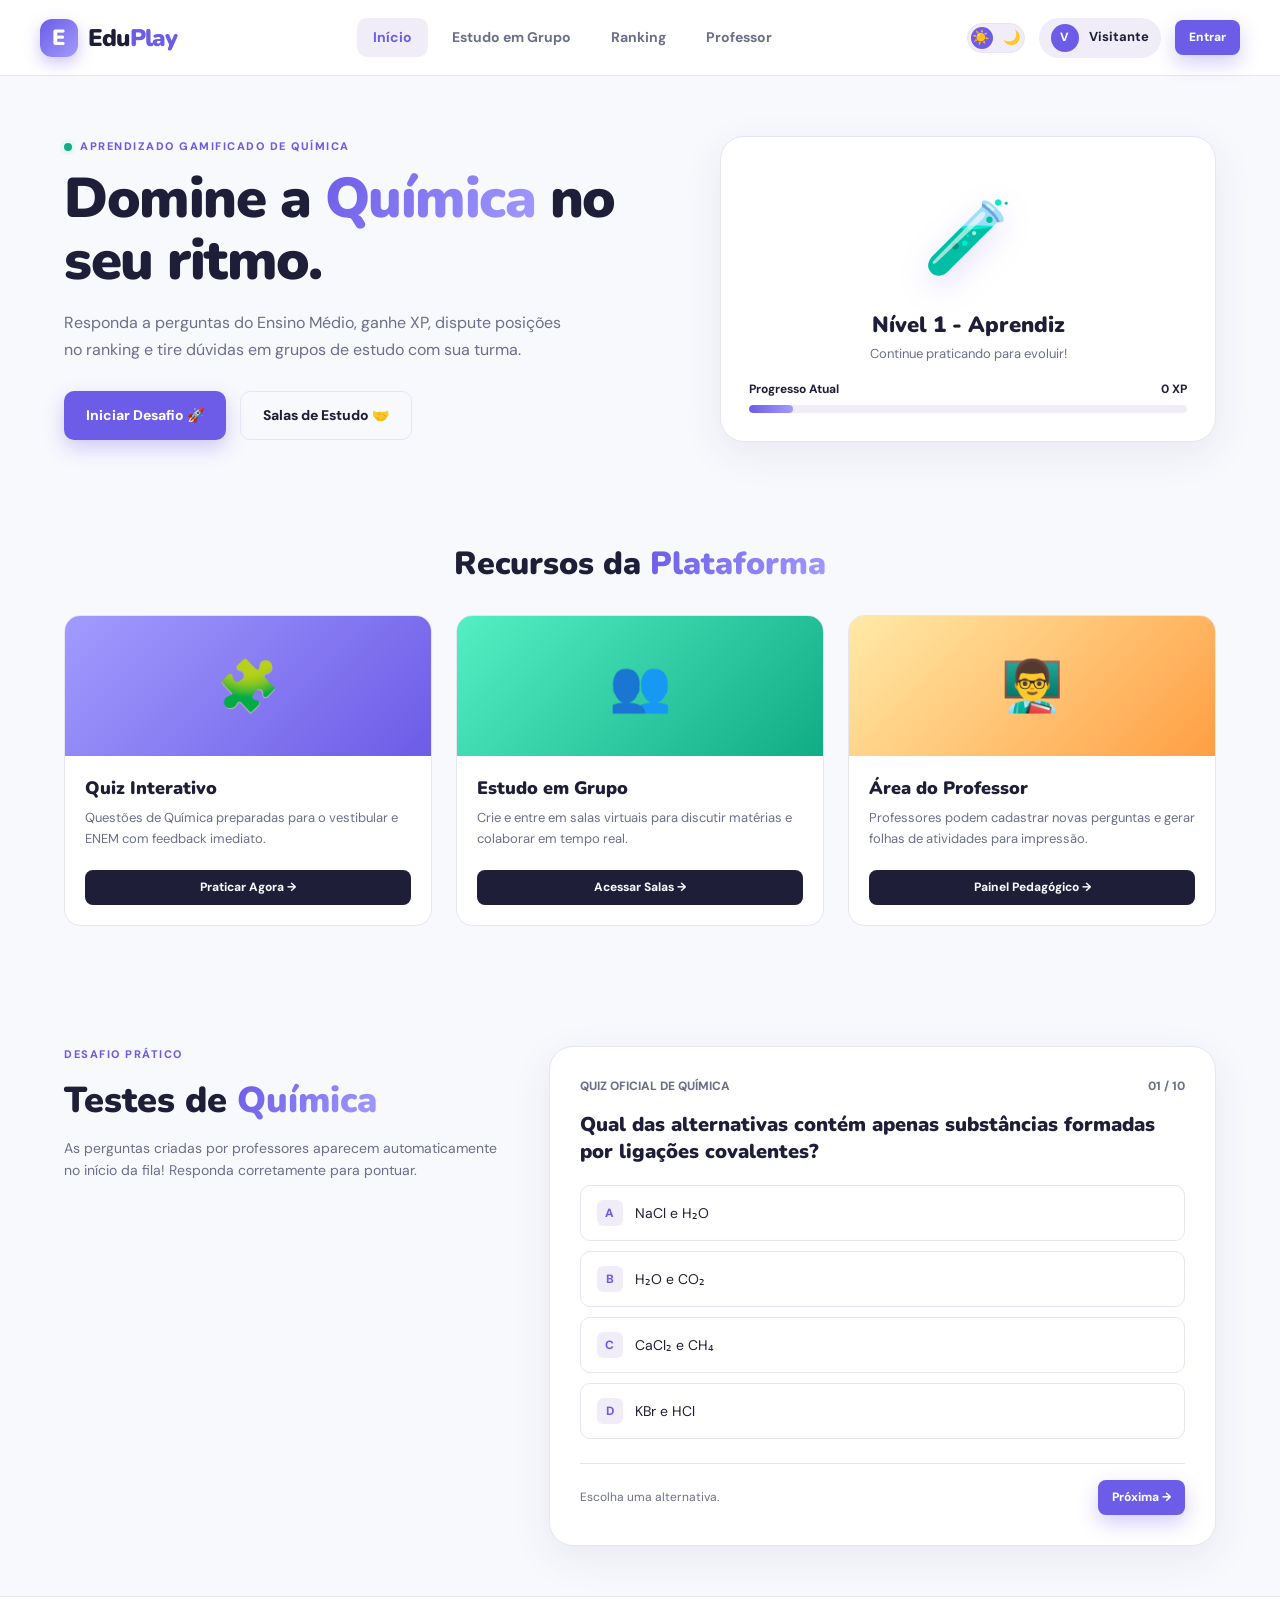
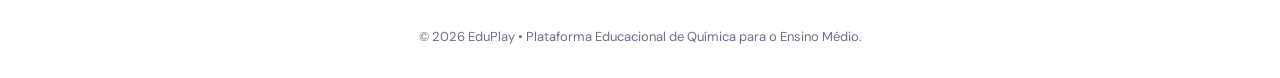
==== commit 2f190d30: "Update index.html" ====
--- a/index.html
+++ b/index.html
@@ -734,8 +734,8 @@
     <div class="nav-actions">
       <!-- Dark Mode Switch -->
       <button class="theme-toggle" id="themeToggle" aria-label="Alternar tema">
+        <span>☀️</span>
         <span>🌙</span>
-        <span>☀️</span>
         <div class="theme-ball"></div>
       </button>
 
